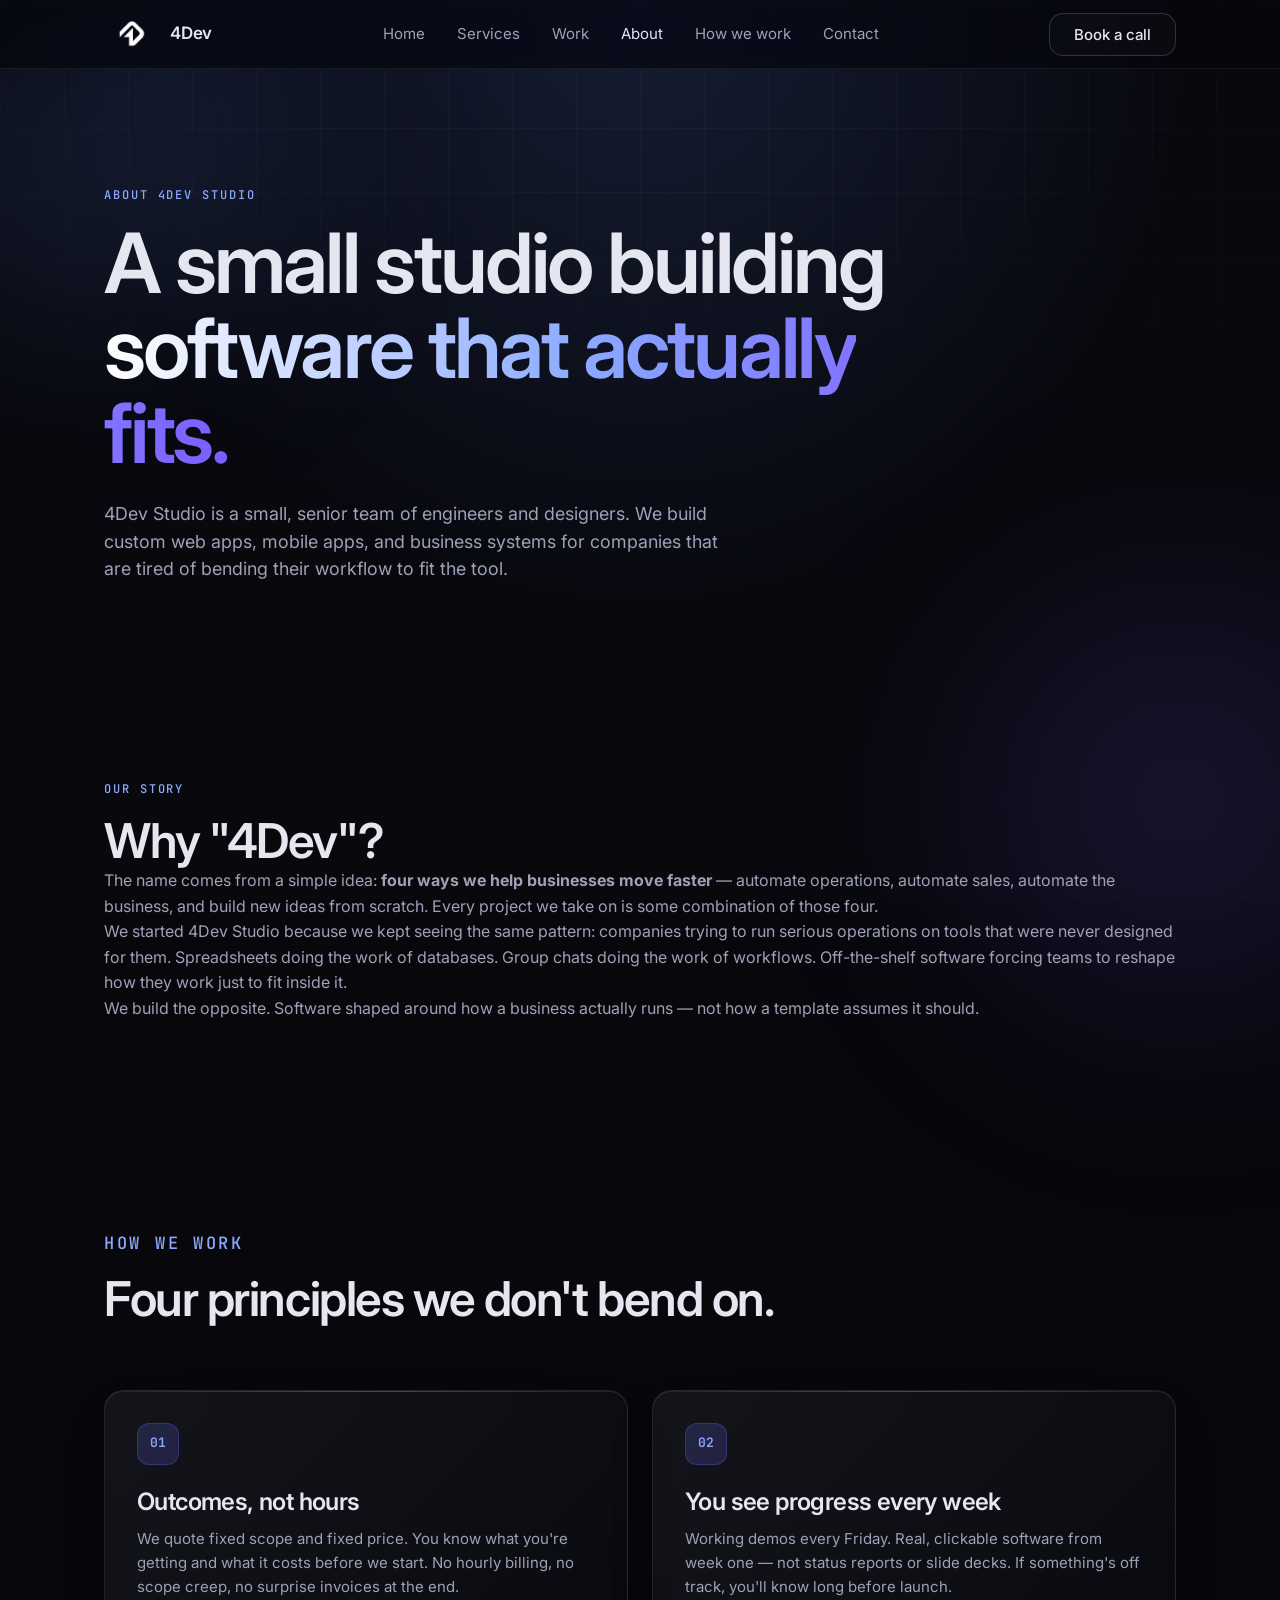
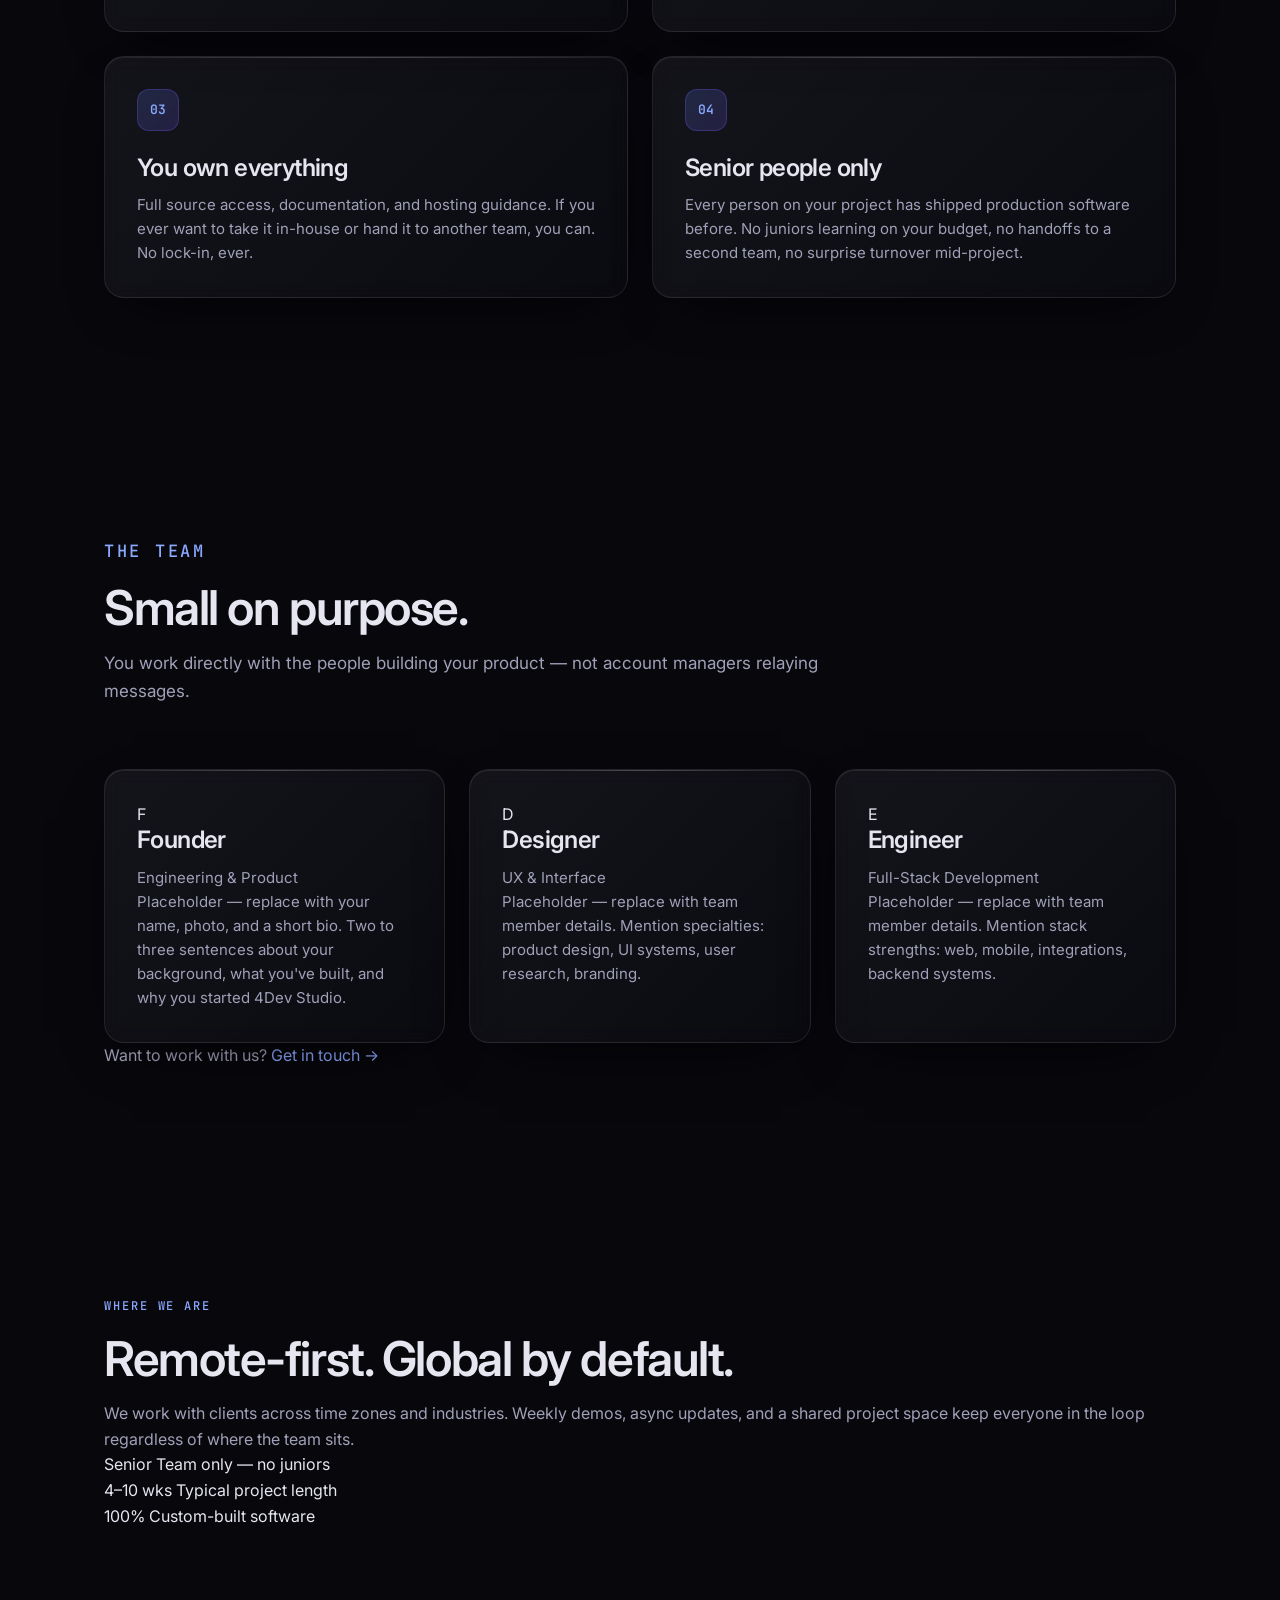
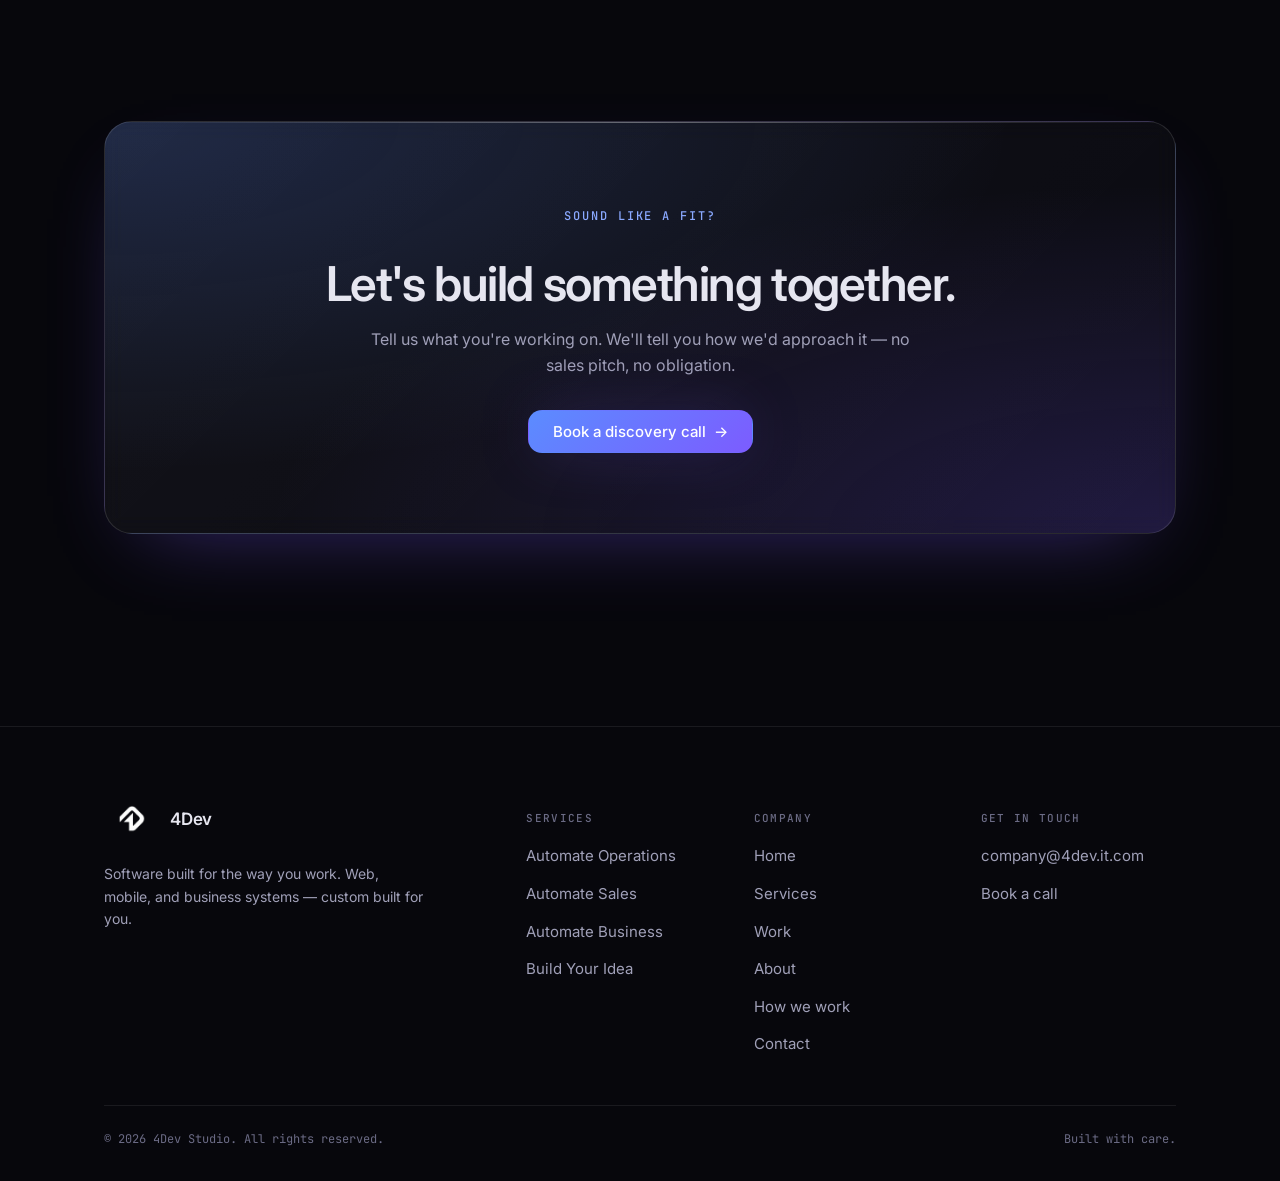
==== about.html @ aff1078d "Connect site pages and finalize branding Co-authored-by: Copilot <223556219+Copilot@users.noreply.gi" ====
<!DOCTYPE html>
<html lang="en">
<head>
  <meta charset="UTF-8" />
  <meta name="viewport" content="width=device-width, initial-scale=1.0" />
  <title>About | 4Dev Studio</title>
  <meta name="description" content="4Dev Studio is a small software studio building web apps, mobile apps, and business systems for companies that want software built around how they actually work." />

  <link rel="preconnect" href="https://fonts.googleapis.com" />
  <link rel="preconnect" href="https://fonts.gstatic.com" crossorigin />
  <link
    href="https://fonts.googleapis.com/css2?family=Inter:wght@400;500;600;700&family=JetBrains+Mono:wght@400;500;600&display=swap"
    rel="stylesheet"
  />
  <link rel="stylesheet" href="css/styles.css" />
</head>
<body>
  <div class="orb orb-blue" aria-hidden="true"></div>
  <div class="orb orb-violet" aria-hidden="true"></div>
  <div class="grain" aria-hidden="true"></div>

  <header class="nav">
    <div class="container-x nav-inner">
      <a class="nav-logo" href="index.html">
        <img src="assets/4Dev-Logo.png" alt="4Dev Studio" class="nav-logo-mark" />
        <span>4Dev</span>
      </a>
      <nav class="nav-links" aria-label="Primary">
        <a href="index.html">Home</a>
        <a href="services.html">Services</a>
        <a href="work.html">Work</a>
        <a href="about.html">About</a>
        <a href="engagement.html">How we work</a>
        <a href="contact.html">Contact</a>
      </nav>
      <div class="nav-cta">
        <a class="btn btn-ghost" href="contact.html">Book a call</a>
        <button class="nav-toggle" aria-label="Toggle menu" aria-expanded="false"><span></span></button>
      </div>
    </div>
  </header>

  <main>

    <!-- ==========================================================
         1. HERO
         ========================================================== -->
    <section class="section">
      <div class="container-x">
        <div style="max-width: 820px;">
          <p class="eyebrow fade-up">About 4Dev Studio</p>

          <h1 class="fade-up delay-1">
            A small studio building<br />
            <span class="text-gradient">software that actually fits.</span>
          </h1>

          <p class="lead fade-up delay-2" style="margin-top: var(--space-6);">
            4Dev Studio is a small, senior team of engineers and designers. We
            build custom web apps, mobile apps, and business systems for
            companies that are tired of bending their workflow to fit the tool.
          </p>
        </div>
      </div>
    </section>

    <!-- ==========================================================
         2. STORY
         ========================================================== -->
    <section class="section-sm">
      <div class="container-x">
        <div class="about-story">
          <div>
            <p class="eyebrow">Our story</p>
            <h2>Why "4Dev"?</h2>
          </div>

          <div>
            <p>
              The name comes from a simple idea: <strong>four ways we help
              businesses move faster</strong> — automate operations, automate
              sales, automate the business, and build new ideas from scratch.
              Every project we take on is some combination of those four.
            </p>

            <p>
              We started 4Dev Studio because we kept seeing the same pattern:
              companies trying to run serious operations on tools that were
              never designed for them. Spreadsheets doing the work of databases.
              Group chats doing the work of workflows. Off-the-shelf software
              forcing teams to reshape how they work just to fit inside it.
            </p>

            <p>
              We build the opposite. Software shaped around how a business
              actually runs — not how a template assumes it should.
            </p>
          </div>
        </div>
      </div>
    </section>

    <!-- ==========================================================
         3. PRINCIPLES
         ========================================================== -->
    <section class="section">
      <div class="container-x">
        <div class="section-head">
          <p class="eyebrow">How we work</p>
          <h2>Four principles we don't bend on.</h2>
        </div>

        <div class="grid grid-2">
          <div class="card">
            <div class="card-icon">01</div>
            <h3>Outcomes, not hours</h3>
            <p>We quote fixed scope and fixed price. You know what you're getting and what it costs before we start. No hourly billing, no scope creep, no surprise invoices at the end.</p>
          </div>

          <div class="card">
            <div class="card-icon">02</div>
            <h3>You see progress every week</h3>
            <p>Working demos every Friday. Real, clickable software from week one — not status reports or slide decks. If something's off track, you'll know long before launch.</p>
          </div>

          <div class="card">
            <div class="card-icon">03</div>
            <h3>You own everything</h3>
            <p>Full source access, documentation, and hosting guidance. If you ever want to take it in-house or hand it to another team, you can. No lock-in, ever.</p>
          </div>

          <div class="card">
            <div class="card-icon">04</div>
            <h3>Senior people only</h3>
            <p>Every person on your project has shipped production software before. No juniors learning on your budget, no handoffs to a second team, no surprise turnover mid-project.</p>
          </div>
        </div>
      </div>
    </section>

    <!-- ==========================================================
         4. TEAM
         ========================================================== -->
    <section class="section">
      <div class="container-x">
        <div class="section-head">
          <p class="eyebrow">The team</p>
          <h2>Small on purpose.</h2>
          <p>You work directly with the people building your product — not account managers relaying messages.</p>
        </div>

        <div class="grid grid-3">
          <div class="card team-card">
            <div class="team-avatar" aria-hidden="true">F</div>
            <h3>Founder</h3>
            <p class="team-role">Engineering & Product</p>
            <p>Placeholder — replace with your name, photo, and a short bio. Two to three sentences about your background, what you've built, and why you started 4Dev Studio.</p>
          </div>

          <div class="card team-card">
            <div class="team-avatar" aria-hidden="true">D</div>
            <h3>Designer</h3>
            <p class="team-role">UX & Interface</p>
            <p>Placeholder — replace with team member details. Mention specialties: product design, UI systems, user research, branding.</p>
          </div>

          <div class="card team-card">
            <div class="team-avatar" aria-hidden="true">E</div>
            <h3>Engineer</h3>
            <p class="team-role">Full-Stack Development</p>
            <p>Placeholder — replace with team member details. Mention stack strengths: web, mobile, integrations, backend systems.</p>
          </div>
        </div>

        <p class="team-note">
          Want to work with us? <a href="contact.html" style="color: var(--accent-soft);">Get in touch →</a>
        </p>
      </div>
    </section>

    <!-- ==========================================================
         5. WHERE WE ARE
         ========================================================== -->
    <section class="section">
      <div class="container-x">
        <div class="about-location">
          <div>
            <p class="eyebrow">Where we are</p>
            <h2>Remote-first. Global by default.</h2>
            <p style="margin-top: var(--space-4);">
              We work with clients across time zones and industries. Weekly
              demos, async updates, and a shared project space keep everyone
              in the loop regardless of where the team sits.
            </p>
          </div>

          <div class="about-facts">
            <div class="about-fact">
              <span class="about-fact-num">Senior</span>
              <span class="about-fact-label">Team only — no juniors</span>
            </div>
            <div class="about-fact">
              <span class="about-fact-num">4–10 wks</span>
              <span class="about-fact-label">Typical project length</span>
            </div>
            <div class="about-fact">
              <span class="about-fact-num">100%</span>
              <span class="about-fact-label">Custom-built software</span>
            </div>
          </div>
        </div>
      </div>
    </section>

    <!-- ==========================================================
         6. CTA
         ========================================================== -->
    <section class="section-sm">
      <div class="container-x">
        <div class="cta-band">
          <p class="eyebrow">Sound like a fit?</p>
          <h2>Let's build something together.</h2>
          <p>Tell us what you're working on. We'll tell you how we'd approach it — no sales pitch, no obligation.</p>
          <a class="btn btn-primary btn-arrow" href="contact.html">Book a discovery call</a>
        </div>
      </div>
    </section>

  </main>

  <!-- ==========================================================
       FOOTER
       ========================================================== -->
  <footer class="footer">
    <div class="container-x">
      <div class="footer-grid">
        <div class="footer-brand">
          <a class="nav-logo" href="index.html">
            <img src="assets/4Dev-Logo.png" alt="4Dev Studio" class="nav-logo-mark" />
            <span>4Dev</span>
          </a>
          <p>Software built for the way you work. Web, mobile, and business systems — custom built for you.</p>
        </div>
        <div>
          <h5>Services</h5>
          <ul>
            <li><a href="service.html?slug=automate-operations">Automate Operations</a></li>
            <li><a href="service.html?slug=automate-sales">Automate Sales</a></li>
            <li><a href="service.html?slug=automate-business">Automate Business</a></li>
            <li><a href="service.html?slug=build-your-idea">Build Your Idea</a></li>
          </ul>
        </div>
        <div>
          <h5>Company</h5>
          <ul>
            <li><a href="index.html">Home</a></li>
            <li><a href="services.html">Services</a></li>
            <li><a href="work.html">Work</a></li>
            <li><a href="about.html">About</a></li>
            <li><a href="engagement.html">How we work</a></li>
            <li><a href="contact.html">Contact</a></li>
          </ul>
        </div>
        <div>
          <h5>Get in touch</h5>
          <ul>
            <li><a href="mailto:company@4dev.it.com">company@4dev.it.com</a></li>
            <li><a href="contact.html">Book a call</a></li>
          </ul>
        </div>
      </div>
      <div class="footer-bottom">
        <span>© <span data-year>2026</span> 4Dev Studio. All rights reserved.</span>
        <span>Built with care.</span>
      </div>
    </div>
  </footer>

  <script src="js/main.js"></script>
  <script src="js/services.js"></script>
  <script src="js/case-studies.js"></script>
</body>
</html>
---- css/styles.css ----
/* ==========================================================================
   4Dev Studio — Global Stylesheet v2
   Conversion-structured home + rich visual layers
   ========================================================================== */

/* ---------- Design Tokens ---------- */
:root {
  --ink-950: #07070c;
  --ink-900: #0b0b14;
  --ink-800: #12121f;
  --ink-700: #1a1a2e;
  --ink-600: #24243d;

  --line: rgba(255, 255, 255, 0.08);
  --line-strong: rgba(255, 255, 255, 0.16);

  --text: #e6e6f0;
  --text-dim: #a0a0b8;
  --text-faint: #6b6b85;

  --accent: #5b8cff;
  --accent-soft: #8aa9ff;
  --accent-glow: #7c5cff;

  --space-1: 4px;
  --space-2: 8px;
  --space-3: 12px;
  --space-4: 16px;
  --space-6: 24px;
  --space-8: 32px;
  --space-12: 48px;
  --space-16: 64px;
  --space-20: 80px;
  --space-28: 112px;

  --radius-sm: 8px;
  --radius: 14px;
  --radius-lg: 20px;

  --container: 1120px;

  --t-fast: 150ms ease;
  --t: 220ms ease;

  --shadow-glow: 0 0 60px -15px rgba(124, 92, 255, 0.55);
  --shadow-card: 0 10px 40px -20px rgba(0, 0, 0, 0.9);

  --mono: "JetBrains Mono", ui-monospace, SFMono-Regular, Menlo, monospace;
}

/* ---------- Reset ---------- */
*,
*::before,
*::after {
  box-sizing: border-box;
}

html {
  scroll-behavior: auto;
}

body,
h1,
h2,
h3,
h4,
p,
ul,
ol,
figure,
blockquote {
  margin: 0;
}

ul,
ol {
  padding: 0;
  list-style: none;
}

img,
svg {
  display: block;
  max-width: 100%;
}

a {
  color: inherit;
  text-decoration: none;
}

button {
  font: inherit;
  color: inherit;
  background: none;
  border: 0;
  cursor: pointer;
}

/* ---------- Base ---------- */
body {
  background: var(--ink-950);
  color: var(--text);
  font-family: "Inter", -apple-system, BlinkMacSystemFont, "Segoe UI", Roboto,
    "Helvetica Neue", Arial, sans-serif;
  font-size: 16px;
  line-height: 1.6;
  -webkit-font-smoothing: antialiased;
  -moz-osx-font-smoothing: grayscale;
  min-height: 100vh;
  overflow-x: clip;
}

/* ==========================================================
   BACKGROUND LAYERS
   ========================================================== */

/* Top radial glow */
body::before {
  content: "";
  position: fixed;
  top: 0;
  left: 50%;
  transform: translate3d(-50%, 0, 0);
  width: 100%;
  height: 700px;
  background: radial-gradient(
    ellipse at top,
    rgba(91, 140, 255, 0.16),
    transparent 65%
  );
  pointer-events: none;
  z-index: 0;
  will-change: transform;
}

/* Faint grid overlay */
body::after {
  content: "";
  position: fixed;
  inset: 0;
  background-image:
    linear-gradient(rgba(255, 255, 255, 0.028) 1px, transparent 1px),
    linear-gradient(90deg, rgba(255, 255, 255, 0.028) 1px, transparent 1px);
  background-size: 64px 64px;
  mask-image: radial-gradient(ellipse 80% 50% at 50% 0%, #000 40%, transparent 100%);
  -webkit-mask-image: radial-gradient(ellipse 80% 50% at 50% 0%, #000 40%, transparent 100%);
  pointer-events: none;
  z-index: 0;
}

/* Grain overlay */
.grain {
  position: fixed;
  inset: 0;
  z-index: 1;
  pointer-events: none;
  opacity: 0.045;
  mix-blend-mode: overlay;
  background-image: url("data:image/svg+xml;utf8,<svg xmlns='http://www.w3.org/2000/svg' width='200' height='200'><filter id='n'><feTurbulence type='fractalNoise' baseFrequency='0.9' numOctaves='2' stitchTiles='stitch'/><feColorMatrix values='0 0 0 0 1  0 0 0 0 1  0 0 0 0 1  0 0 0 0.6 0'/></filter><rect width='100%' height='100%' filter='url(%23n)'/></svg>");
}

/* Static blurred orbs */
.orb {
  position: fixed;
  border-radius: 50%;
  filter: blur(100px);
  pointer-events: none;
  z-index: 0;
}

.orb-blue {
  width: 500px;
  height: 500px;
  top: -100px;
  left: -150px;
  background: radial-gradient(circle, rgba(91, 140, 255, 0.22), transparent 70%);
}

.orb-violet {
  width: 600px;
  height: 600px;
  bottom: -200px;
  right: -200px;
  background: radial-gradient(circle, rgba(124, 92, 255, 0.2), transparent 70%);
}

main {
  position: relative;
  z-index: 2;
}

::selection {
  background: rgba(124, 92, 255, 0.35);
  color: #fff;
}

/* ==========================================================
   TYPOGRAPHY
   ========================================================== */

h1,
h2,
h3,
h4 {
  font-weight: 600;
  line-height: 1.1;
  letter-spacing: -0.025em;
}

h1 {
  font-size: clamp(2.5rem, 6.5vw, 5.25rem);
  letter-spacing: -0.035em;
  line-height: 1.02;
}

h2 {
  font-size: clamp(1.75rem, 4vw, 3rem);
  letter-spacing: -0.03em;
}

h3 {
  font-size: clamp(1.25rem, 2vw, 1.5rem);
}

p {
  color: var(--text-dim);
}

.eyebrow {
  display: inline-block;
  font-family: var(--mono);
  font-size: 0.75rem;
  font-weight: 500;
  letter-spacing: 0.16em;
  text-transform: uppercase;
  color: var(--accent-soft);
  margin-bottom: var(--space-4);
}

.text-gradient {
  background: linear-gradient(90deg, #ffffff 0%, #8aa9ff 55%, #7c5cff 100%);
  -webkit-background-clip: text;
  background-clip: text;
  color: transparent;
}

.lead {
  font-size: clamp(1.0625rem, 1.4vw, 1.1875rem);
  color: var(--text-dim);
  max-width: 56ch;
  line-height: 1.55;
}

/* ==========================================================
   LAYOUT
   ========================================================== */

.container-x {
  width: 100%;
  max-width: var(--container);
  margin-inline: auto;
  padding-inline: var(--space-6);
}

.section {
  padding-block: var(--space-28);
  position: relative;
}

.section-sm {
  padding-block: var(--space-20);
  position: relative;
}

.section-head {
  max-width: 720px;
  margin-bottom: var(--space-16);
}

.section-head.center {
  margin-inline: auto;
  text-align: center;
}

.section-head p {
  margin-top: var(--space-4);
  font-size: 1.0625rem;
}

/* ==========================================================
   BUTTONS
   ========================================================== */

.btn {
  display: inline-flex;
  align-items: center;
  gap: var(--space-2);
  padding: 13px 24px;
  border-radius: var(--radius);
  font-size: 0.9375rem;
  font-weight: 500;
  line-height: 1;
  border: 1px solid transparent;
  transition: transform var(--t-fast), background var(--t), border-color var(--t),
    box-shadow var(--t);
  white-space: nowrap;
  will-change: transform;
}

.btn:active {
  transform: translateY(1px) scale(0.99);
}

.btn-primary {
  background: linear-gradient(135deg, var(--accent), var(--accent-glow));
  color: #fff;
  box-shadow: var(--shadow-glow);
}

.btn-primary:hover {
  box-shadow: 0 0 80px -8px rgba(124, 92, 255, 0.85);
}

.btn-ghost {
  border-color: var(--line-strong);
  color: var(--text);
  background: rgba(255, 255, 255, 0.02);
}

.btn-ghost:hover {
  background: rgba(255, 255, 255, 0.06);
  border-color: rgba(255, 255, 255, 0.3);
}

.btn-arrow::after {
  content: "→";
  transition: transform var(--t);
}

.btn-arrow:hover::after {
  transform: translateX(3px);
}

/* ==========================================================
   NAVBAR (glass)
   ========================================================== */

.nav {
  position: sticky;
  top: 0;
  z-index: 100;
  background: rgba(7, 7, 12, 0.7);
  backdrop-filter: blur(10px) saturate(150%);
  -webkit-backdrop-filter: blur(10px) saturate(150%);
  border-bottom: 1px solid rgba(255, 255, 255, 0.07);
}

.nav-inner {
  display: flex;
  align-items: center;
  justify-content: space-between;
  height: 68px;
}

.nav-logo {
  display: flex;
  align-items: center;
  gap: 10px;
  font-weight: 600;
  font-size: 1.0625rem;
  letter-spacing: -0.01em;
}

.nav-logo-mark {
  width: 56px;
  height: 56px;
  object-fit: contain;
}

.nav-links {
  display: flex;
  align-items: center;
  gap: var(--space-8);
}

.nav-links a {
  font-size: 0.9375rem;
  color: var(--text-dim);
  transition: color var(--t);
}

.nav-links a:hover,
.nav-links a[aria-current="page"] {
  color: var(--text);
}

.nav-cta {
  display: flex;
  align-items: center;
  gap: var(--space-4);
}

.nav-toggle {
  display: none;
  width: 40px;
  height: 40px;
  border-radius: 10px;
  border: 1px solid var(--line-strong);
  align-items: center;
  justify-content: center;
}

.nav-toggle span {
  display: block;
  width: 18px;
  height: 1.5px;
  background: var(--text);
  position: relative;
}

.nav-toggle span::before,
.nav-toggle span::after {
  content: "";
  position: absolute;
  left: 0;
  width: 18px;
  height: 1.5px;
  background: var(--text);
  transition: transform var(--t), top var(--t), bottom var(--t);
}

.nav-toggle span::before { top: -6px; }
.nav-toggle span::after  { bottom: -6px; }

.nav-toggle[aria-expanded="true"] span { background: transparent; }
.nav-toggle[aria-expanded="true"] span::before { top: 0; transform: rotate(45deg); }
.nav-toggle[aria-expanded="true"] span::after  { bottom: 0; transform: rotate(-45deg); }

@media (max-width: 820px) {
  .nav-links,
  .nav-cta .btn { display: none; }
  .nav-toggle { display: inline-flex; }
  .nav-links.is-open {
    display: flex;
    flex-direction: column;
    align-items: flex-start;
    gap: var(--space-4);
    position: absolute;
    top: 68px;
    left: 0;
    right: 0;
    padding: var(--space-6);
    background: var(--ink-900);
    border-bottom: 1px solid var(--line);
  }
  .nav-links.is-open a { font-size: 1rem; }
}

/* ==========================================================
   HERO — Spline as background
   ========================================================== */

.hero.hero-bg {
  position: relative;
  min-height: 92vh;
  padding-block: var(--space-20) var(--space-28);
  display: flex;
  align-items: center;
  justify-content: flex-start;
  overflow: hidden;
}
/* Spline canvas layer */
.hero-bg-canvas {
  position: absolute;
  inset: 0;
  z-index: 0;
  pointer-events: none;
}

.hero-bg-canvas spline-viewer {
  width: 100%;
  height: 100%;
  display: block;
}

/* Dark overlay for text readability */
.hero-bg-overlay {
  position: absolute;
  inset: 0;
  z-index: 1;
  pointer-events: none;
  background:
    /* left-side darkening so text reads clearly */
    linear-gradient(
      90deg,
      rgba(7, 7, 12, 0.92) 0%,
      rgba(7, 7, 12, 0.72) 35%,
      rgba(7, 7, 12, 0.25) 65%,
      rgba(7, 7, 12, 0.1) 100%
    ),
    /* subtle vignette top + bottom */
    linear-gradient(
      180deg,
      rgba(7, 7, 12, 0.85) 0%,
      transparent 25%,
      transparent 70%,
      rgba(7, 7, 12, 0.95) 100%
    );
}

/* Foreground content */
.hero-inner {
  position: relative;
  z-index: 2;
  width: 100%;
  max-width: 1120px;
  /* Left edge padding — scaled to viewport, capped at both ends */
  padding-left: clamp(24px, 8vw, 120px);
  padding-right: clamp(24px, 6vw, 64px);
  /* No margin auto → stays left */
  margin-right: auto;
  margin-left: 0;
}

.hero h1 {
  margin-bottom: var(--space-6);
  text-align: left;
}

.hero .lead {
  margin-bottom: var(--space-8);
  max-width: 52ch;
  text-align: left;
  margin-inline: 0;
}

.hero-actions {
  display: flex;
  flex-wrap: wrap;
  justify-content: flex-start;
  gap: var(--space-4);
  margin-bottom: var(--space-12);
}

.hero-trust {
  display: flex;
  flex-wrap: wrap;
  justify-content: flex-start;
  gap: var(--space-8);
  padding-top: var(--space-8);
  border-top: 1px solid var(--line);
  max-width: 560px;
  margin-inline: 0;
}

.hero .lead {
  margin-bottom: var(--space-8);
  max-width: 52ch;
}

.hero-actions {
  display: flex;
  flex-wrap: wrap;
  gap: var(--space-4);
  margin-bottom: var(--space-12);
}

/* Trust row — swap from 3-column grid to stacked inline */
.hero-trust {
  display: flex;
  flex-wrap: wrap;
  gap: var(--space-8);
  padding-top: var(--space-8);
  border-top: 1px solid var(--line);
  max-width: 560px;
}

.hero-trust-item {
  display: flex;
  flex-direction: column;
  gap: 4px;
}

.hero-trust-num {
  font-size: 1.75rem;
  font-weight: 600;
  color: var(--text);
  letter-spacing: -0.02em;
  font-variant-numeric: tabular-nums;
}

.hero-trust-label {
  font-family: var(--mono);
  font-size: 0.6875rem;
  color: var(--text-faint);
  letter-spacing: 0.1em;
  text-transform: uppercase;
}

/* Mobile adjustments */
@media (max-width: 980px) {
  .hero.hero-bg {
  position: relative;
  min-height: 92vh;
  padding-block: var(--space-20) var(--space-28);
  display: flex;
  align-items: center;
  justify-content: flex-start;   /* ← anchor content to the left */
  overflow: hidden;
}

  .hero-bg-overlay {
    background:
      linear-gradient(
        180deg,
        rgba(7, 7, 12, 0.92) 0%,
        rgba(7, 7, 12, 0.7) 50%,
        rgba(7, 7, 12, 0.95) 100%
      );
  }

  .hero-inner {
  position: relative;
  z-index: 2;
  max-width: 720px;
  /* Push the text off the left edge so it feels placed, not glued */
  padding-left: clamp(0px, 6vw, 96px);
}

/* Legacy classes — kept harmless in case other pages use them */
.hero-grid { display: block; }
.hero-content { }
.hero-visual { display: none; }
}

/* ==========================================================
   PROBLEM SECTION
   ========================================================== */

.problem {
  background: linear-gradient(180deg, transparent, rgba(124, 92, 255, 0.04), transparent);
  border-block: 1px solid var(--line);
}

.problem-list {
  display: grid;
  grid-template-columns: repeat(2, minmax(0, 1fr));
  gap: var(--space-4) var(--space-12);
  max-width: 900px;
  margin-bottom: var(--space-12);
}

@media (max-width: 720px) {
  .problem-list {
    grid-template-columns: 1fr;
  }
}

.problem-item {
  position: relative;
  padding-left: 28px;
  color: var(--text);
  font-size: 1rem;
}

.problem-item::before {
  content: "";
  position: absolute;
  left: 0;
  top: 10px;
  width: 14px;
  height: 2px;
  background: var(--accent);
  opacity: 0.6;
}

.problem-close {
  font-size: clamp(1.25rem, 2.2vw, 1.625rem);
  color: var(--text);
  font-weight: 500;
  max-width: 640px;
  line-height: 1.35;
  letter-spacing: -0.02em;
}

.problem-close em {
  font-style: normal;
  color: var(--accent-soft);
}

/* ==========================================================
   GRID
   ========================================================== */

.grid {
  display: grid;
  gap: var(--space-6);
}

.grid-2 { grid-template-columns: repeat(2, minmax(0, 1fr)); }
.grid-3 { grid-template-columns: repeat(3, minmax(0, 1fr)); }
.grid-4 { grid-template-columns: repeat(4, minmax(0, 1fr)); }

@media (max-width: 980px) {
  .grid-3,
  .grid-4 {
    grid-template-columns: repeat(2, minmax(0, 1fr));
  }
}

@media (max-width: 640px) {
  .grid-2,
  .grid-3,
  .grid-4 {
    grid-template-columns: 1fr;
  }
}

/* ==========================================================
   CARDS (glass)
   ========================================================== */

.card {
  position: relative;
  padding: var(--space-8);
  border-radius: var(--radius-lg);
  border: 1px solid rgba(255, 255, 255, 0.09);
  background: linear-gradient(
    135deg,
    rgba(255, 255, 255, 0.055) 0%,
    rgba(255, 255, 255, 0.015) 100%
  );
  backdrop-filter: blur(10px) saturate(140%);
  -webkit-backdrop-filter: blur(10px) saturate(140%);
  box-shadow:
    0 1px 0 0 rgba(255, 255, 255, 0.06) inset,
    0 20px 60px -30px rgba(0, 0, 0, 0.9);
  transition: border-color var(--t), transform var(--t), background var(--t),
    box-shadow var(--t);
  overflow: hidden;
  display: block;
}

.card::before {
  content: "";
  position: absolute;
  inset: 0 0 auto 0;
  height: 1px;
  background: linear-gradient(
    90deg,
    transparent,
    rgba(255, 255, 255, 0.28),
    transparent
  );
  opacity: 0.7;
  pointer-events: none;
}

.card:hover {
  border-color: rgba(255, 255, 255, 0.18);
  transform: translateY(-3px);
  background: linear-gradient(
    135deg,
    rgba(255, 255, 255, 0.08) 0%,
    rgba(255, 255, 255, 0.025) 100%
  );
  box-shadow:
    0 1px 0 0 rgba(255, 255, 255, 0.09) inset,
    0 30px 70px -30px rgba(91, 140, 255, 0.28);
}

.card-icon {
  width: 42px;
  height: 42px;
  border-radius: 12px;
  display: grid;
  place-items: center;
  background: linear-gradient(
    135deg,
    rgba(91, 140, 255, 0.18),
    rgba(124, 92, 255, 0.18)
  );
  border: 1px solid rgba(124, 92, 255, 0.28);
  color: var(--accent-soft);
  margin-bottom: var(--space-6);
  font-family: var(--mono);
  font-size: 0.8125rem;
  font-weight: 600;
}

.card h3 {
  margin-bottom: var(--space-3);
}

.card p {
  font-size: 0.9375rem;
}

.card-link {
  display: inline-flex;
  align-items: center;
  gap: 6px;
  margin-top: var(--space-6);
  font-size: 0.875rem;
  font-weight: 500;
  color: var(--accent-soft);
  transition: gap var(--t);
}

.card-link::after {
  content: "→";
  transition: transform var(--t);
}

.card-link:hover::after {
  transform: translateX(3px);
}

/* ==========================================================
   PROCESS STEPS
   ========================================================== */

.steps {
  display: grid;
  gap: var(--space-6);
  grid-template-columns: repeat(auto-fit, minmax(200px, 1fr));
}

.step {
  padding-top: var(--space-6);
  border-top: 1px solid var(--line);
}

.step-num {
  font-family: var(--mono);
  font-size: 0.6875rem;
  letter-spacing: 0.16em;
  color: var(--accent-soft);
  font-weight: 600;
  margin-bottom: var(--space-4);
}

.step h4 {
  font-size: 1.0625rem;
  margin-bottom: var(--space-2);
}

.step p {
  font-size: 0.875rem;
}

/* ==========================================================
   TECH PILLS
   ========================================================== */

.pills {
  display: flex;
  flex-wrap: wrap;
  gap: var(--space-3);
}

.pill {
  padding: 6px 14px;
  font-size: 0.8125rem;
  border-radius: 999px;
  border: 1px solid var(--line-strong);
  color: var(--text-dim);
  background: rgba(255, 255, 255, 0.02);
}

/* ==========================================================
   FAQ
   ========================================================== */

.faq {
  display: grid;
  gap: var(--space-3);
  max-width: 820px;
}

.faq-item {
  border: 1px solid rgba(255, 255, 255, 0.09);
  border-radius: var(--radius);
  background: rgba(255, 255, 255, 0.03);
  backdrop-filter: blur(10px) saturate(140%);
  -webkit-backdrop-filter: blur(10px) saturate(140%);
  overflow: hidden;
  transition: border-color var(--t), background var(--t);
}

.faq-item:hover { background: rgba(255, 255, 255, 0.05); }
.faq-item.is-open { border-color: var(--line-strong); }

.faq-q {
  width: 100%;
  display: flex;
  align-items: center;
  justify-content: space-between;
  gap: var(--space-4);
  padding: var(--space-6);
  text-align: left;
  font-size: 1rem;
  font-weight: 500;
  color: var(--text);
}

.faq-q::after {
  content: "+";
  font-size: 1.25rem;
  color: var(--accent-soft);
  transition: transform var(--t);
  flex-shrink: 0;
}

.faq-item.is-open .faq-q::after { transform: rotate(45deg); }

.faq-a {
  max-height: 0;
  overflow: hidden;
  transition: max-height var(--t);
}

.faq-a-inner {
  padding: 0 var(--space-6) var(--space-6);
  color: var(--text-dim);
  font-size: 0.9375rem;
}

/* ==========================================================
   CTA BAND
   ========================================================== */

.cta-band {
  position: relative;
  padding: var(--space-20) var(--space-12);
  border-radius: 28px;
  border: 1px solid rgba(255, 255, 255, 0.12);
  background:
    radial-gradient(ellipse at top left, rgba(91, 140, 255, 0.2), transparent 60%),
    radial-gradient(ellipse at bottom right, rgba(124, 92, 255, 0.2), transparent 60%),
    linear-gradient(135deg, rgba(255, 255, 255, 0.05), rgba(255, 255, 255, 0.015));
  backdrop-filter: blur(10px) saturate(140%);
  -webkit-backdrop-filter: blur(10px) saturate(140%);
  text-align: center;
  overflow: hidden;
  box-shadow: 0 30px 80px -40px rgba(124, 92, 255, 0.45);
}

.cta-band::before {
  content: "";
  position: absolute;
  inset: 0 0 auto 0;
  height: 1px;
  background: linear-gradient(90deg, transparent, rgba(255, 255, 255, 0.35), transparent);
  pointer-events: none;
}

.cta-band h2 {
  max-width: 720px;
  margin-inline: auto;
  margin-bottom: var(--space-4);
}

.cta-band p {
  max-width: 560px;
  margin-inline: auto;
  margin-bottom: var(--space-8);
}

/* ==========================================================
   FOOTER
   ========================================================== */

.footer {
  border-top: 1px solid var(--line);
  padding-block: var(--space-16) var(--space-8);
  margin-top: var(--space-28);
  position: relative;
  z-index: 2;
}

.footer-grid {
  display: grid;
  grid-template-columns: 2fr 1fr 1fr 1fr;
  gap: var(--space-8);
  margin-bottom: var(--space-12);
}

.footer-brand p {
  font-size: 0.875rem;
  margin-top: var(--space-4);
  max-width: 320px;
}

.footer h5 {
  font-family: var(--mono);
  font-size: 0.6875rem;
  letter-spacing: 0.12em;
  text-transform: uppercase;
  color: var(--text-faint);
  margin-bottom: var(--space-4);
  font-weight: 500;
}

.footer ul {
  display: grid;
  gap: var(--space-3);
}

.footer ul a {
  font-size: 0.9375rem;
  color: var(--text-dim);
  transition: color var(--t);
}

.footer ul a:hover { color: var(--text); }

.footer-bottom {
  display: flex;
  justify-content: space-between;
  align-items: center;
  flex-wrap: wrap;
  gap: var(--space-4);
  padding-top: var(--space-6);
  border-top: 1px solid var(--line);
  font-family: var(--mono);
  font-size: 0.75rem;
  color: var(--text-faint);
}

@media (max-width: 820px) { .footer-grid { grid-template-columns: 1fr 1fr; } }
@media (max-width: 480px) { .footer-grid { grid-template-columns: 1fr; } }

/* ==========================================================
   SERVICE PAGE (detail)
   ========================================================== */

.service-hero {
  padding-block: var(--space-20) var(--space-16);
  border-bottom: 1px solid var(--line);
}

.service-hero .back {
  display: inline-flex;
  align-items: center;
  gap: 6px;
  font-family: var(--mono);
  font-size: 0.75rem;
  color: var(--text-faint);
  margin-bottom: var(--space-8);
  transition: color var(--t);
  letter-spacing: 0.06em;
}

.service-hero .back:hover { color: var(--text); }
.service-hero .back::before { content: "←"; }
.service-hero h1 { max-width: 820px; margin-bottom: var(--space-4); }
.service-hero .lead { margin-bottom: var(--space-8); }

.service-body { padding-block: var(--space-20); }

.service-section {
  padding-block: var(--space-12);
  border-top: 1px solid var(--line);
}

.service-section:first-child {
  border-top: 0;
  padding-top: 0;
}

.service-section h2 {
  font-size: clamp(1.25rem, 2vw, 1.625rem);
  margin-bottom: var(--space-6);
}

.check-list {
  display: grid;
  gap: var(--space-4);
}

.check-list li {
  position: relative;
  padding-left: 28px;
  color: var(--text-dim);
}

.check-list li::before {
  content: "";
  position: absolute;
  left: 0;
  top: 9px;
  width: 16px;
  height: 16px;
  border-radius: 50%;
  background: linear-gradient(135deg, var(--accent), var(--accent-glow));
  opacity: 0.9;
}

.check-list li::after {
  content: "";
  position: absolute;
  left: 5.5px;
  top: 13px;
  width: 5px;
  height: 8px;
  border-right: 1.5px solid #fff;
  border-bottom: 1.5px solid #fff;
  transform: rotate(45deg);
}

/* ==========================================================
   CONTACT FORM
   ========================================================== */

.form {
  display: grid;
  gap: var(--space-4);
  max-width: 560px;
}

.field { display: grid; gap: var(--space-2); }

.field label {
  font-family: var(--mono);
  font-size: 0.6875rem;
  color: var(--text-dim);
  letter-spacing: 0.1em;
  text-transform: uppercase;
}

.field input,
.field textarea,
.field select {
  width: 100%;
  padding: 12px 14px;
  border-radius: var(--radius);
  border: 1px solid var(--line-strong);
  background: rgba(255, 255, 255, 0.02);
  color: var(--text);
  font: inherit;
  font-size: 0.9375rem;
  transition: border-color var(--t), background var(--t);
}

.field input:focus,
.field textarea:focus,
.field select:focus {
  outline: none;
  border-color: var(--accent);
  background: rgba(91, 140, 255, 0.05);
}

.field textarea { resize: vertical; min-height: 130px; }

.contact-layout {
  display: grid;
  grid-template-columns: 1.2fr 1fr;
  gap: var(--space-16);
  align-items: start;
}

@media (max-width: 820px) {
  .contact-layout { grid-template-columns: 1fr; }
}

/* ==========================================================
   MISC
   ========================================================== */

.divider {
  height: 1px;
  background: var(--line);
  border: 0;
  margin-block: var(--space-12);
}

.muted { color: var(--text-faint); }
.center { text-align: center; }

/* ==========================================================
   MOTION — Hero entrance
   ========================================================== */

@keyframes fadeUp {
  from { opacity: 0; transform: translateY(20px); }
  to   { opacity: 1; transform: translateY(0); }
}

.fade-up {
  opacity: 0;
  animation: fadeUp 0.9s cubic-bezier(0.22, 1, 0.36, 1) forwards;
}

.fade-up.delay-1 { animation-delay: 0.08s; }
.fade-up.delay-2 { animation-delay: 0.16s; }
.fade-up.delay-3 { animation-delay: 0.26s; }
.fade-up.delay-4 { animation-delay: 0.36s; }

/* ==========================================================
   MOTION — Reveal on scroll
   ========================================================== */

[data-reveal] {
  opacity: 0;
  transform: translateY(40px);
  transition:
    opacity 1.1s cubic-bezier(0.16, 1, 0.3, 1),
    transform 1.1s cubic-bezier(0.16, 1, 0.3, 1);
}

[data-reveal].is-revealed {
  opacity: 1;
  transform: translateY(0);
}

@media (prefers-reduced-motion: reduce) {
  [data-reveal] {
    opacity: 1;
    transform: none;
    transition: none;
  }
}

/* ==========================================================
   MOTION — Reduced motion override
   ========================================================== */

@media (prefers-reduced-motion: reduce) {
  *,
  *::before,
  *::after {
    animation-duration: 0.01ms !important;
    transition-duration: 0.01ms !important;
    scroll-behavior: auto !important;
  }
}

/* ==========================================================
   CASE STUDY CARDS
   ========================================================== */

.case-card {
  display: flex;
  flex-direction: column;
  padding: var(--space-8);
}

.case-card-meta {
  display: flex;
  justify-content: space-between;
  align-items: center;
  margin-bottom: var(--space-6);
  gap: var(--space-4);
}

.case-card-industry {
  font-family: var(--mono);
  font-size: 0.6875rem;
  letter-spacing: 0.12em;
  text-transform: uppercase;
  color: var(--accent-soft);
}

.case-card-year {
  font-family: var(--mono);
  font-size: 0.6875rem;
  letter-spacing: 0.12em;
  text-transform: uppercase;
  color: var(--text-faint);
}

.case-card h3 {
  font-size: clamp(1.125rem, 1.6vw, 1.375rem);
  line-height: 1.25;
  margin-bottom: var(--space-4);
  letter-spacing: -0.02em;
}

.case-card-tagline {
  font-size: 0.9375rem;
  color: var(--text-dim);
  margin-bottom: var(--space-8);
  flex: 1;
}

.case-card-metric {
  display: flex;
  align-items: baseline;
  gap: var(--space-3);
  padding-top: var(--space-6);
  border-top: 1px solid var(--line);
  margin-bottom: var(--space-4);
}

.case-card-metric-num {
  font-size: 1.75rem;
  font-weight: 600;
  color: var(--text);
  letter-spacing: -0.03em;
  font-variant-numeric: tabular-nums;
  background: linear-gradient(90deg, #ffffff 0%, #8aa9ff 100%);
  -webkit-background-clip: text;
  background-clip: text;
  color: transparent;
  flex-shrink: 0;
}

.case-card-metric-label {
  font-size: 0.8125rem;
  color: var(--text-faint);
  line-height: 1.4;
}

/* ==========================================================
   CASE STUDY DETAIL — Hero stats
   ========================================================== */

.case-hero-stats {
  display: grid;
  grid-template-columns: repeat(3, minmax(0, 1fr));
  gap: var(--space-6);
  margin-top: var(--space-12);
  padding-top: var(--space-8);
  border-top: 1px solid var(--line);
}

@media (max-width: 720px) {
  .case-hero-stats {
    grid-template-columns: 1fr;
    gap: var(--space-4);
  }
}

.case-hero-stat {
  display: flex;
  flex-direction: column;
  gap: 6px;
}

.case-hero-stat-num {
  font-size: clamp(1.5rem, 2.5vw, 2rem);
  font-weight: 600;
  color: var(--text);
  letter-spacing: -0.03em;
  line-height: 1.1;
}

.case-hero-stat-label {
  font-family: var(--mono);
  font-size: 0.6875rem;
  letter-spacing: 0.1em;
  text-transform: uppercase;
  color: var(--text-faint);
}

/* ==========================================================
   CASE STUDY DETAIL — Pull quote
   ========================================================== */

.case-quote {
  position: relative;
  padding: var(--space-12) var(--space-12) var(--space-12) var(--space-16);
  border-radius: var(--radius-lg);
  border: 1px solid rgba(255, 255, 255, 0.1);
  background: linear-gradient(
    135deg,
    rgba(91, 140, 255, 0.06),
    rgba(124, 92, 255, 0.04)
  );
  backdrop-filter: blur(10px) saturate(140%);
  -webkit-backdrop-filter: blur(10px) saturate(140%);
  margin: 0;
}

.case-quote::before {
  content: "\201C";
  position: absolute;
  top: 20px;
  left: 28px;
  font-size: 5rem;
  line-height: 1;
  color: var(--accent-soft);
  opacity: 0.4;
  font-family: Georgia, serif;
}

.case-quote p {
  font-size: clamp(1.125rem, 1.6vw, 1.375rem);
  line-height: 1.5;
  color: var(--text);
  font-weight: 500;
  letter-spacing: -0.015em;
  margin-bottom: var(--space-6);
}

.case-quote cite {
  font-family: var(--mono);
  font-size: 0.75rem;
  letter-spacing: 0.1em;
  text-transform: uppercase;
  color: var(--text-faint);
  font-style: normal;
}

@media (max-width: 640px) {
  .case-quote {
    padding: var(--space-8) var(--space-6) var(--space-8) var(--space-12);
  }

  .case-quote::before {
    font-size: 3.5rem;
    top: 12px;
    left: 16px;
  }
}

/* ==========================================================
   WORK PAGE — Grid override
   ========================================================== */

/* Case cards in a 2-col grid feel better when they have room */
.grid-2 .case-card {
  min-height: 100%;
}

/* ==========================================================
   FEATURED WORK (optional Home integration)
   ========================================================== */

.featured-work {
  display: grid;
  grid-template-columns: repeat(2, minmax(0, 1fr));
  gap: var(--space-6);
}

@media (max-width: 720px) {
  .featured-work {
    grid-template-columns: 1fr;
  }
}

/* ==========================================================
   TESTIMONIALS
   ========================================================== */

.testimonial {
  position: relative;
  padding: var(--space-8);
  border-radius: var(--radius-lg);
  border: 1px solid rgba(255, 255, 255, 0.09);
  background: linear-gradient(
    135deg,
    rgba(255, 255, 255, 0.045) 0%,
    rgba(255, 255, 255, 0.012) 100%
  );
  backdrop-filter: blur(10px) saturate(140%);
  -webkit-backdrop-filter: blur(10px) saturate(140%);
  box-shadow:
    0 1px 0 0 rgba(255, 255, 255, 0.05) inset,
    0 20px 60px -30px rgba(0, 0, 0, 0.9);
  transition: border-color var(--t), transform var(--t), background var(--t);
  overflow: hidden;
  display: flex;
  flex-direction: column;
  margin: 0;
  height: 100%;
}

.testimonial:hover {
  border-color: rgba(255, 255, 255, 0.16);
  transform: translateY(-2px);
  background: linear-gradient(
    135deg,
    rgba(255, 255, 255, 0.07) 0%,
    rgba(255, 255, 255, 0.02) 100%
  );
}

/* Decorative open-quote glyph */
.testimonial-mark {
  font-family: Georgia, serif;
  font-size: 3.5rem;
  line-height: 0.8;
  color: var(--accent-soft);
  opacity: 0.4;
  margin-bottom: var(--space-4);
  letter-spacing: -0.02em;
}

.testimonial-quote {
  font-size: 1rem;
  line-height: 1.6;
  color: var(--text);
  letter-spacing: -0.005em;
  margin: 0 0 var(--space-8) 0;
  flex: 1;
}

.testimonial-author {
  display: flex;
  align-items: center;
  gap: var(--space-4);
  padding-top: var(--space-6);
  border-top: 1px solid var(--line);
}

.testimonial-avatar {
  width: 40px;
  height: 40px;
  border-radius: 50%;
  background: linear-gradient(135deg, rgba(91, 140, 255, 0.5), rgba(124, 92, 255, 0.5));
  display: grid;
  place-items: center;
  color: #fff;
  font-size: 0.875rem;
  font-weight: 600;
  flex-shrink: 0;
}

.testimonial-name {
  font-size: 0.9375rem;
  font-weight: 500;
  color: var(--text);
  line-height: 1.3;
}

.testimonial-role {
  font-family: var(--mono);
  font-size: 0.6875rem;
  letter-spacing: 0.1em;
  text-transform: uppercase;
  color: var(--text-faint);
  margin-top: 2px;
}

/* ==========================================================
   PRICING / ENGAGEMENT PAGE
   ========================================================== */

.pricing-grid {
  align-items: stretch;
}

.pricing-card {
  position: relative;
  display: flex;
  flex-direction: column;
  padding: var(--space-8);
  border-radius: var(--radius-lg);
  border: 1px solid rgba(255, 255, 255, 0.09);
  background: linear-gradient(
    135deg,
    rgba(255, 255, 255, 0.045) 0%,
    rgba(255, 255, 255, 0.012) 100%
  );
  backdrop-filter: blur(10px) saturate(140%);
  -webkit-backdrop-filter: blur(10px) saturate(140%);
  box-shadow:
    0 1px 0 0 rgba(255, 255, 255, 0.05) inset,
    0 20px 60px -30px rgba(0, 0, 0, 0.9);
  transition: border-color var(--t), transform var(--t), background var(--t);
  height: 100%;
}

.pricing-card:hover {
  border-color: rgba(255, 255, 255, 0.16);
  transform: translateY(-3px);
}

.pricing-card-featured {
  border-color: rgba(124, 92, 255, 0.4);
  background:
    radial-gradient(
      ellipse at top,
      rgba(91, 140, 255, 0.1),
      transparent 60%
    ),
    linear-gradient(
      135deg,
      rgba(255, 255, 255, 0.06) 0%,
      rgba(255, 255, 255, 0.02) 100%
    );
  box-shadow:
    0 1px 0 0 rgba(255, 255, 255, 0.08) inset,
    0 30px 80px -40px rgba(124, 92, 255, 0.5);
}

.pricing-card-featured:hover {
  border-color: rgba(124, 92, 255, 0.55);
}

.pricing-badge {
  position: absolute;
  top: -12px;
  left: 50%;
  transform: translateX(-50%);
  padding: 6px 14px;
  border-radius: 999px;
  background: linear-gradient(135deg, var(--accent), var(--accent-glow));
  color: #fff;
  font-family: var(--mono);
  font-size: 0.625rem;
  font-weight: 600;
  letter-spacing: 0.14em;
  text-transform: uppercase;
  white-space: nowrap;
  box-shadow: var(--shadow-glow);
}

.pricing-head {
  margin-bottom: var(--space-6);
}

.pricing-tag {
  font-family: var(--mono);
  font-size: 0.6875rem;
  letter-spacing: 0.14em;
  text-transform: uppercase;
  color: var(--accent-soft);
  margin-bottom: var(--space-3);
}

.pricing-head h3 {
  font-size: 1.5rem;
  margin-bottom: var(--space-3);
  letter-spacing: -0.025em;
}

.pricing-desc {
  font-size: 0.9375rem;
  color: var(--text-dim);
  line-height: 1.55;
}

.pricing-features {
  display: grid;
  gap: var(--space-3);
  margin-bottom: var(--space-8);
  padding-top: var(--space-6);
  border-top: 1px solid var(--line);
  flex: 1;
}

.pricing-features li {
  position: relative;
  padding-left: 24px;
  font-size: 0.9375rem;
  color: var(--text-dim);
  line-height: 1.5;
}

.pricing-features li::before {
  content: "";
  position: absolute;
  left: 0;
  top: 8px;
  width: 12px;
  height: 12px;
  border-radius: 50%;
  background: linear-gradient(135deg, var(--accent), var(--accent-glow));
  opacity: 0.85;
}

.pricing-features li::after {
  content: "";
  position: absolute;
  left: 4px;
  top: 10px;
  width: 4px;
  height: 7px;
  border-right: 1.5px solid #fff;
  border-bottom: 1.5px solid #fff;
  transform: rotate(45deg);
}

.pricing-cta {
  width: 100%;
  justify-content: center;
  margin-top: auto;
}

@media (max-width: 980px) {
  .pricing-grid {
    grid-template-columns: 1fr;
    max-width: 480px;
    margin-inline: auto;
  }
}

/* ==========================================================
   404 PAGE
   ========================================================== */

.error-hero {
  max-width: 780px;
  padding-block: var(--space-16);
}

.error-hero h1 {
  margin-bottom: var(--space-4);
}
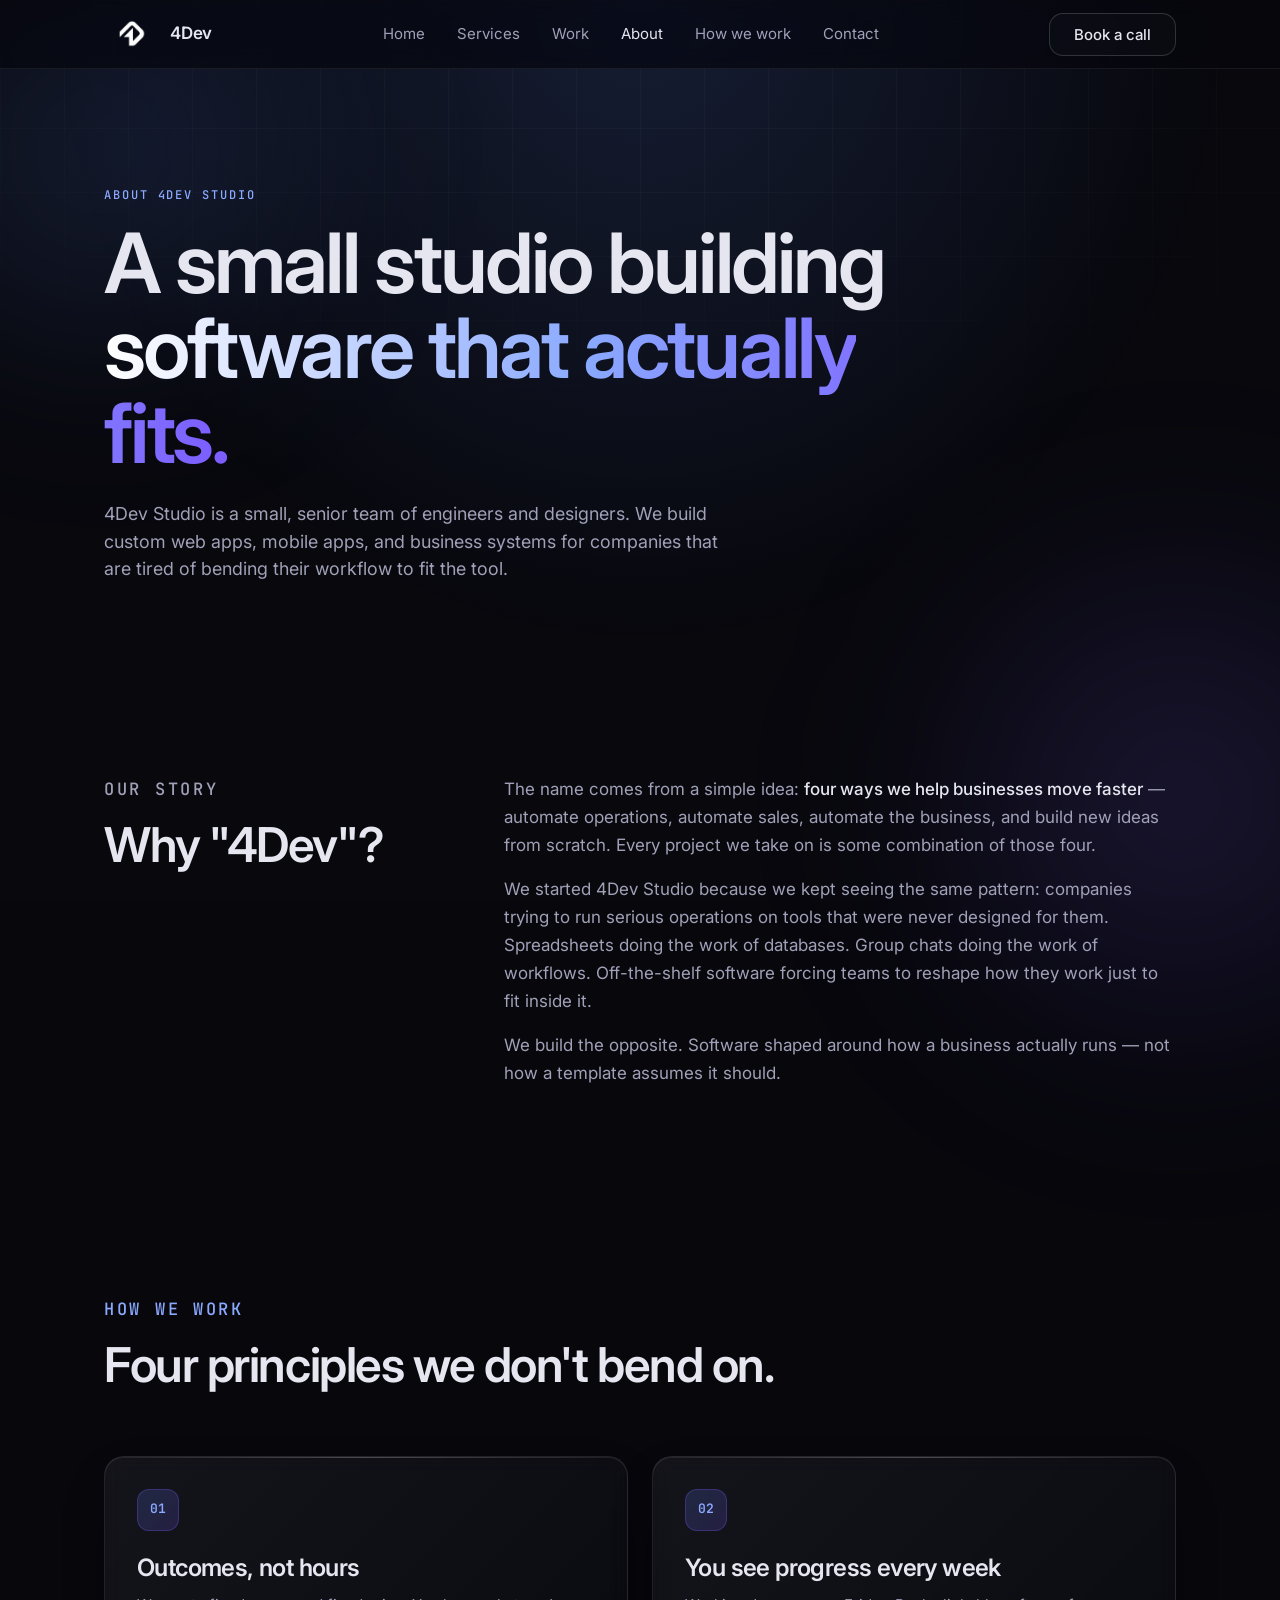
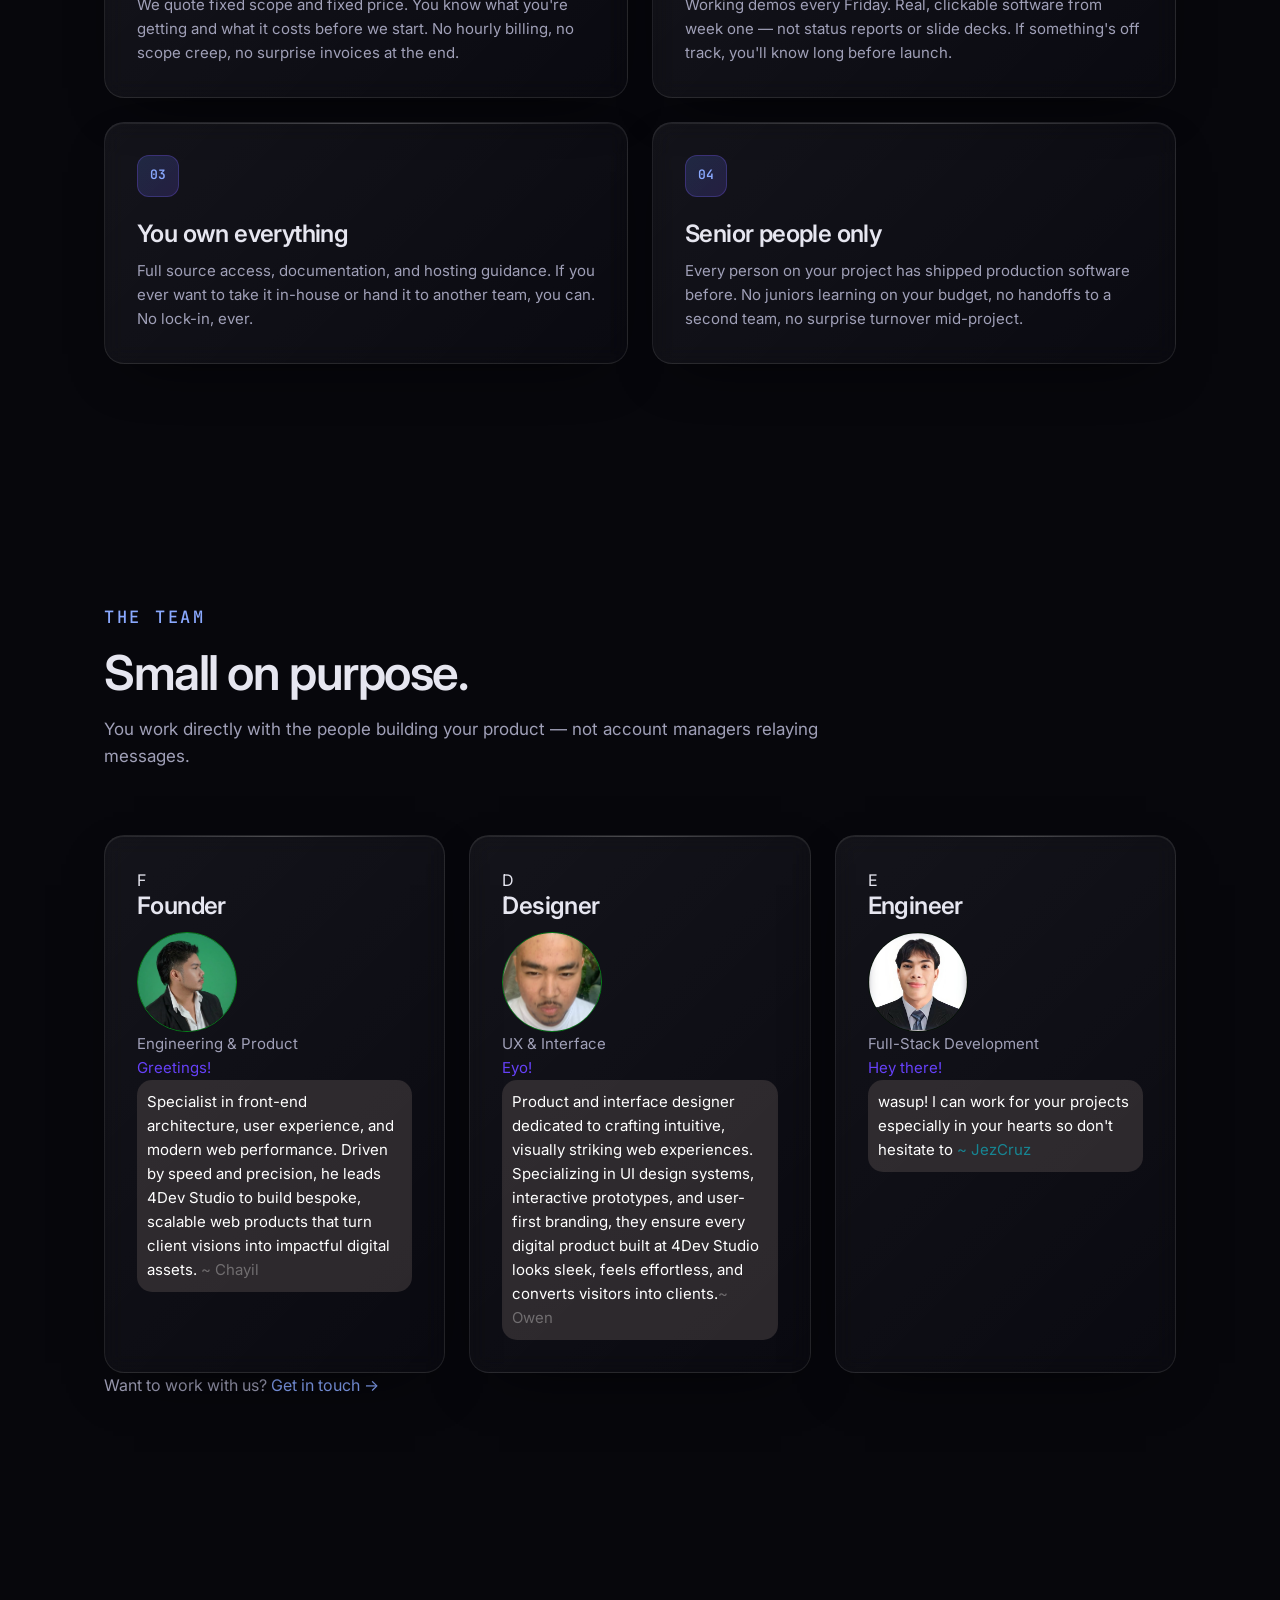
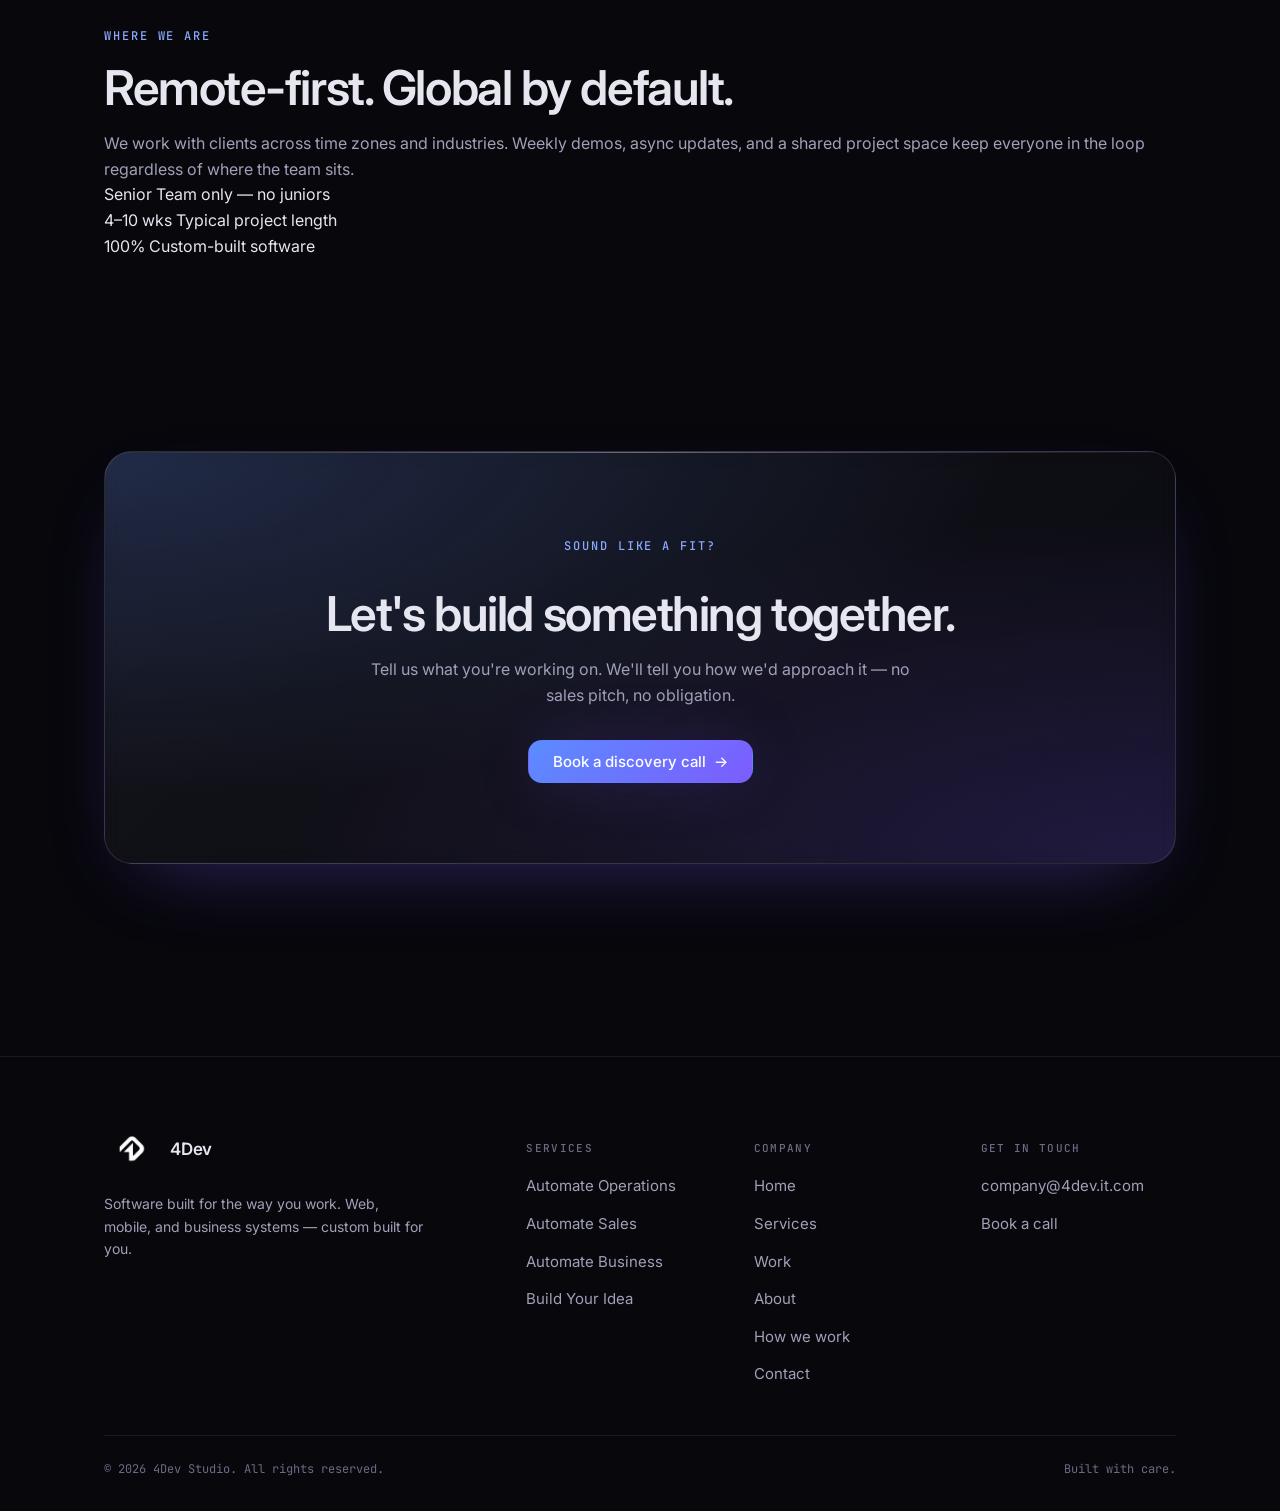
==== commit 9e6b2a70: "Initial commit" ====
--- a/about.html
+++ b/about.html
@@ -153,22 +153,34 @@
           <div class="card team-card">
             <div class="team-avatar" aria-hidden="true">F</div>
             <h3>Founder</h3>
+            <img id="founder-photo" src="assets/kaikaiadw.png"
+              width="100" height="100"
+              alt="Founder photo">   
             <p class="team-role">Engineering & Product</p>
-            <p>Placeholder — replace with your name, photo, and a short bio. Two to three sentences about your background, what you've built, and why you started 4Dev Studio.</p>
+            <p><a id="founder">Greetings!</a>
+            <p id="founder-says">Specialist in front-end architecture, user experience, and modern web performance. Driven by speed and precision, he leads 4Dev Studio to build bespoke, scalable web products that turn client visions into impactful digital assets. <a id="founder-2026">~ Chayil</a></p></p>
           </div>
 
           <div class="card team-card">
             <div class="team-avatar" aria-hidden="true">D</div>
             <h3>Designer</h3>
+            <img id="cofounder-photo" src="assets/owen.jpg"
+              width="100" height="100"
+              alt="CoFounder photo">  
             <p class="team-role">UX & Interface</p>
-            <p>Placeholder — replace with team member details. Mention specialties: product design, UI systems, user research, branding.</p>
+            <p><a id="cofounder">Eyo!</a>
+            <p id="cofounder-says">Product and interface designer dedicated to crafting intuitive, visually striking web experiences. Specializing in UI design systems, interactive prototypes, and user-first branding, they ensure every digital product built at 4Dev Studio looks sleek, feels effortless, and converts visitors into clients.<a id="cofounder-2026">~ Owen</a></p></p>
           </div>
 
           <div class="card team-card">
             <div class="team-avatar" aria-hidden="true">E</div>
             <h3>Engineer</h3>
+            <img id="techlead-photo" src="assets/jezcruz.jpg"
+              width="100" height="100"
+              alt="Techlead photo">
             <p class="team-role">Full-Stack Development</p>
-            <p>Placeholder — replace with team member details. Mention stack strengths: web, mobile, integrations, backend systems.</p>
+            <p><a id="techlead">Hey there!</a>
+            <p id="techlead-says">wasup! I can work for your projects especially in your hearts so don't hesitate to <a id="techlead-2026">~ JezCruz</a></p></p>
           </div>
         </div>
 
--- a/css/styles.css
+++ b/css/styles.css
@@ -1041,6 +1041,16 @@
   border-bottom: 1px solid var(--line);
 }
 
+#service option {
+  color: #000;
+  background-color: #f7f7f7;
+}
+
+#budget option {
+  color: #000;
+  background-color: #f7f7f7;
+}
+
 .service-hero .back {
   display: inline-flex;
   align-items: center;
@@ -1700,4 +1710,110 @@
 
 .error-hero h1 {
   margin-bottom: var(--space-4);
+}
+
+/* ==========================================================
+   ABOUT PAGE
+   ========================================================== */
+
+/* Story section — 2-column heading + text */
+.about-story {
+  display: grid;
+  grid-template-columns: minmax(0, 1fr) minmax(0, 2fr);
+  gap: var(--space-16);
+  align-items: start;
+}
+
+@media (max-width: 820px) {
+  .about-story {
+    grid-template-columns: 1fr;
+    gap: var(--space-8);
+  }
+}
+
+.about-story p {
+  margin-bottom: var(--space-4);
+  font-size: 1.0625rem;
+  line-height: 1.65;
+  color: var(--text-dim);
+}
+
+.about-story p:last-child {
+  margin-bottom: 0;
+}
+
+.about-story strong {
+  color: var(--text);
+  font-weight: 500;
+}
+
+
+
+/* About The Team */
+
+/*DO NOT TOUCH! ~ JezCruz*/
+#techlead-photo {
+  width: 100px;
+  height: 100px;
+  border-radius: 50%;
+  border: 1.5px solid rgb(5, 19, 7);
+  box-shadow:
+    inset 0 0 12px rgba(255, 255, 255, 0.1);
+}
+#techlead {
+  color: #6641f8;
+}
+#techlead-says {
+  color: #ffffff;
+  padding: 10px;
+  background-color: rgba(73, 66, 67, 0.542);
+  border-radius: 15px;
+}
+#techlead-2026 {
+  color: rgba(1, 229, 250, 0.495);
+}
+
+
+/* Chayil */
+#founder-photo {
+  width: 100px;
+  height: 100px;
+  border-radius: 50%;
+  border: 1.5px solid rgb(6, 130, 25);
+  box-shadow:
+    inset 0 0 12px rgba(255, 255, 255, 0.1);
+}
+#founder {
+  color: #6641f8;
+}
+#founder-says {
+  color: #ffffff;
+  padding: 10px;
+  background-color: rgba(73, 66, 67, 0.542);
+  border-radius: 15px;
+}
+#founder-2026 {
+  color: rgba(188, 186, 186, 0.475);
+}
+
+/* Owen */
+#cofounder-photo {
+  width: 100px;
+  height: 100px;
+  border-radius: 50%;
+  border: 1.5px solid rgb(6, 130, 25);
+  box-shadow:
+    inset 0 0 12px rgba(255, 255, 255, 0.1);
+}
+#cofounder {
+  color: #6641f8;
+}
+#cofounder-says {
+  color: #ffffff;
+  padding: 10px;
+  background-color: rgba(73, 66, 67, 0.542);
+  border-radius: 15px;
+}
+#cofounder-2026 {
+  color: rgba(188, 186, 186, 0.475);
 }
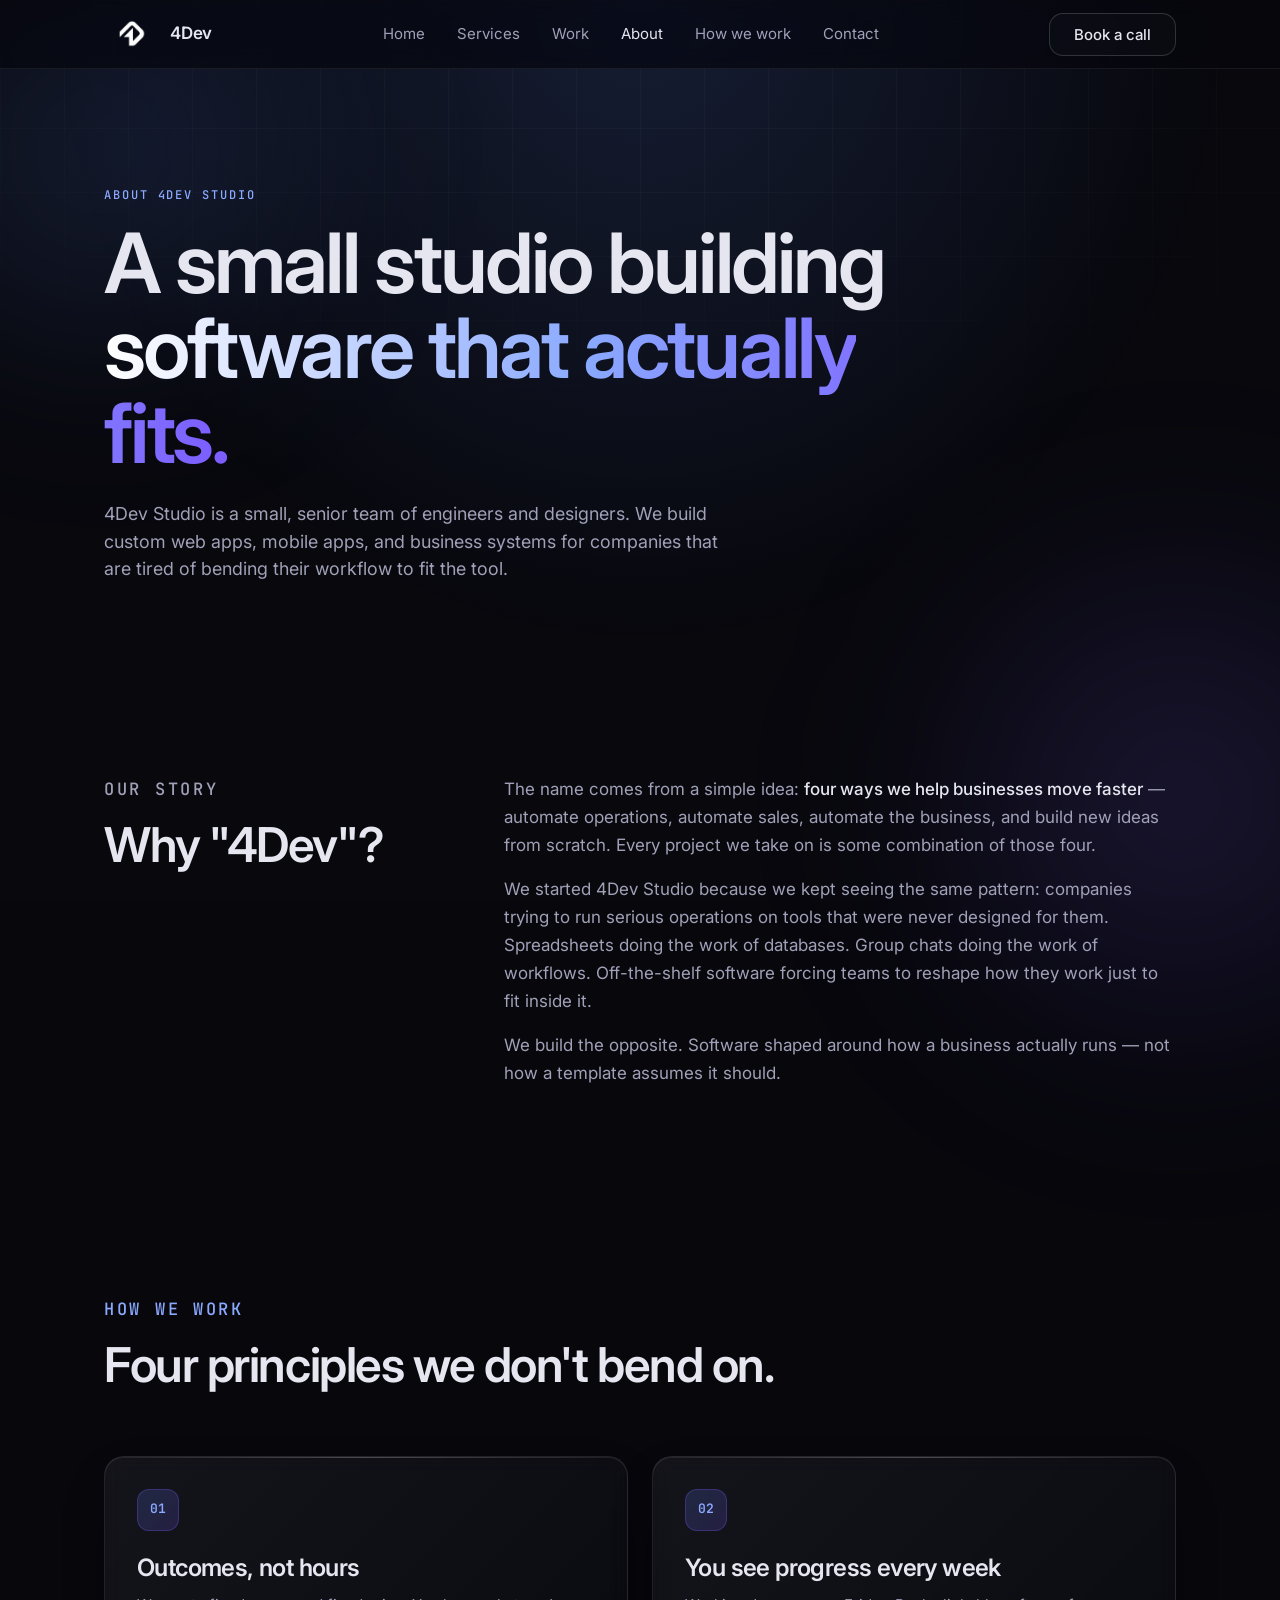
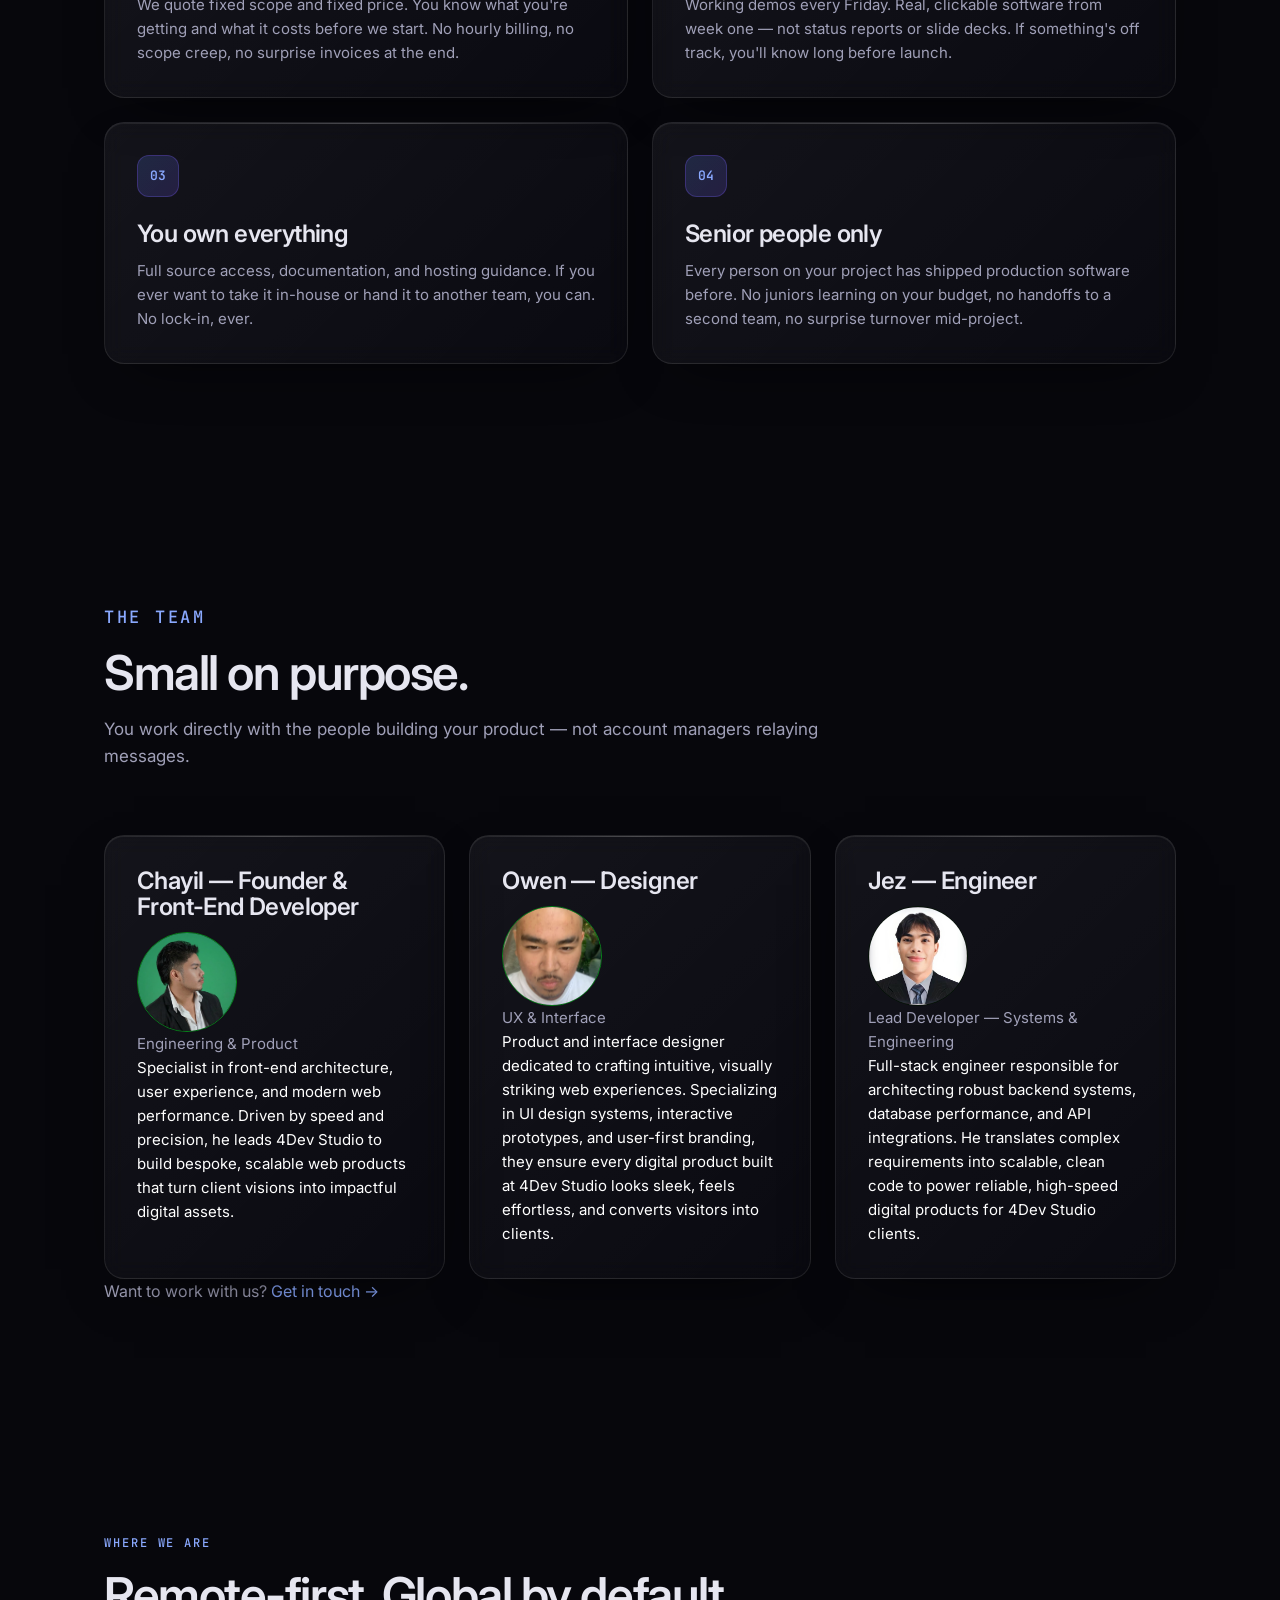
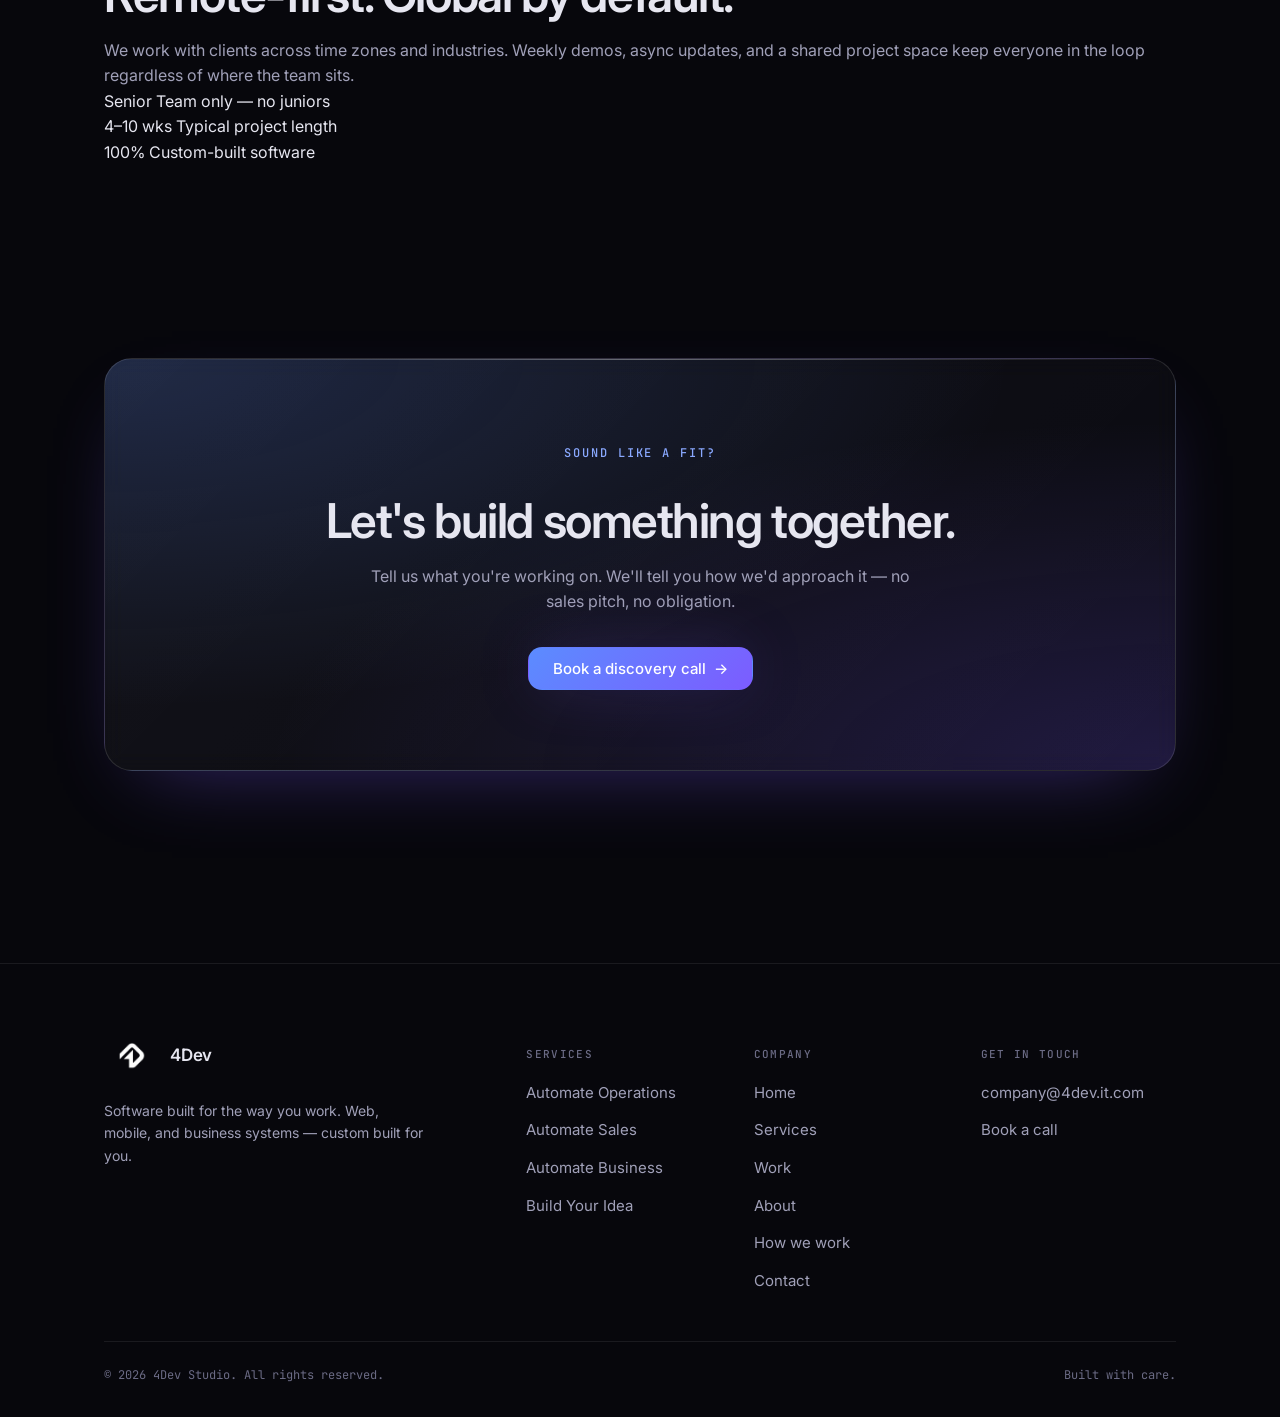
==== commit 74494479: "Add SEO metadata and site discovery files Co-authored-by: Copilot <223556219+Copilot@users.noreply.g" ====
--- a/about.html
+++ b/about.html
@@ -3,9 +3,30 @@
 <head>
   <meta charset="UTF-8" />
   <meta name="viewport" content="width=device-width, initial-scale=1.0" />
-  <title>About | 4Dev Studio</title>
-  <meta name="description" content="4Dev Studio is a small software studio building web apps, mobile apps, and business systems for companies that want software built around how they actually work." />
-
+
+  <!-- Primary Meta Tags -->
+  <title>About | A Small Software Studio — 4Dev Studio</title>
+  <meta name="description" content="4Dev Studio is a small senior team building custom software for companies that want systems built around how they actually work. Remote-first, global by default." />
+  <meta name="author" content="4Dev Studio" />
+
+  <!-- Canonical -->
+  <link rel="canonical" href="https://4dev.it.com/about.html" />
+
+  <!-- Open Graph -->
+  <meta property="og:type" content="website" />
+  <meta property="og:site_name" content="4Dev Studio" />
+  <meta property="og:title" content="About | 4Dev Studio" />
+  <meta property="og:description" content="A small studio building software that actually fits." />
+  <meta property="og:url" content="https://4dev.it.com/about.html" />
+  <meta property="og:image" content="https://4dev.it.com/assets/4Dev-Logo.png" />
+
+  <!-- Twitter -->
+  <meta name="twitter:card" content="summary" />
+  <meta name="twitter:title" content="About | 4Dev Studio" />
+  <meta name="twitter:description" content="A small studio building software that actually fits." />
+  <meta name="twitter:image" content="https://4dev.it.com/assets/4Dev-Logo.png" />
+
+  <!-- Fonts -->
   <link rel="preconnect" href="https://fonts.googleapis.com" />
   <link rel="preconnect" href="https://fonts.gstatic.com" crossorigin />
   <link
@@ -151,36 +172,33 @@
 
         <div class="grid grid-3">
           <div class="card team-card">
-            <div class="team-avatar" aria-hidden="true">F</div>
-            <h3>Founder</h3>
+            <h3>Chayil — Founder & Front-End Developer</h3>
             <img id="founder-photo" src="assets/kaikaiadw.png"
               width="100" height="100"
-              alt="Founder photo">   
+              alt="Founder photo">
             <p class="team-role">Engineering & Product</p>
-            <p><a id="founder">Greetings!</a>
-            <p id="founder-says">Specialist in front-end architecture, user experience, and modern web performance. Driven by speed and precision, he leads 4Dev Studio to build bespoke, scalable web products that turn client visions into impactful digital assets. <a id="founder-2026">~ Chayil</a></p></p>
+            <p><a id="founder"></a></p>
+            <p id="founder-says">Specialist in front-end architecture, user experience, and modern web performance. Driven by speed and precision, he leads 4Dev Studio to build bespoke, scalable web products that turn client visions into impactful digital assets.</p>
           </div>
 
           <div class="card team-card">
-            <div class="team-avatar" aria-hidden="true">D</div>
-            <h3>Designer</h3>
+            <h3>Owen — Designer</h3>
             <img id="cofounder-photo" src="assets/owen.jpg"
               width="100" height="100"
-              alt="CoFounder photo">  
+              alt="CoFounder photo">
             <p class="team-role">UX & Interface</p>
-            <p><a id="cofounder">Eyo!</a>
-            <p id="cofounder-says">Product and interface designer dedicated to crafting intuitive, visually striking web experiences. Specializing in UI design systems, interactive prototypes, and user-first branding, they ensure every digital product built at 4Dev Studio looks sleek, feels effortless, and converts visitors into clients.<a id="cofounder-2026">~ Owen</a></p></p>
+            <p><a id="cofounder"></a></p>
+            <p id="cofounder-says">Product and interface designer dedicated to crafting intuitive, visually striking web experiences. Specializing in UI design systems, interactive prototypes, and user-first branding, they ensure every digital product built at 4Dev Studio looks sleek, feels effortless, and converts visitors into clients.</p>
           </div>
 
           <div class="card team-card">
-            <div class="team-avatar" aria-hidden="true">E</div>
-            <h3>Engineer</h3>
+            <h3>Jez — Engineer</h3>
             <img id="techlead-photo" src="assets/jezcruz.jpg"
               width="100" height="100"
               alt="Techlead photo">
-            <p class="team-role">Full-Stack Development</p>
-            <p><a id="techlead">Hey there!</a>
-            <p id="techlead-says">wasup! I can work for your projects especially in your hearts so don't hesitate to <a id="techlead-2026">~ JezCruz</a></p></p>
+            <p class="team-role">Lead Developer — Systems & Engineering</p>
+            <p><a id="techlead"></a></p>
+            <p id="techlead-says">Full-stack engineer responsible for architecting robust backend systems, database performance, and API integrations. He translates complex requirements into scalable, clean code to power reliable, high-speed digital products for 4Dev Studio clients.</p>
           </div>
         </div>
 
--- a/css/styles.css
+++ b/css/styles.css
@@ -1765,9 +1765,6 @@
 }
 #techlead-says {
   color: #ffffff;
-  padding: 10px;
-  background-color: rgba(73, 66, 67, 0.542);
-  border-radius: 15px;
 }
 #techlead-2026 {
   color: rgba(1, 229, 250, 0.495);
@@ -1788,9 +1785,6 @@
 }
 #founder-says {
   color: #ffffff;
-  padding: 10px;
-  background-color: rgba(73, 66, 67, 0.542);
-  border-radius: 15px;
 }
 #founder-2026 {
   color: rgba(188, 186, 186, 0.475);
@@ -1810,9 +1804,6 @@
 }
 #cofounder-says {
   color: #ffffff;
-  padding: 10px;
-  background-color: rgba(73, 66, 67, 0.542);
-  border-radius: 15px;
 }
 #cofounder-2026 {
   color: rgba(188, 186, 186, 0.475);
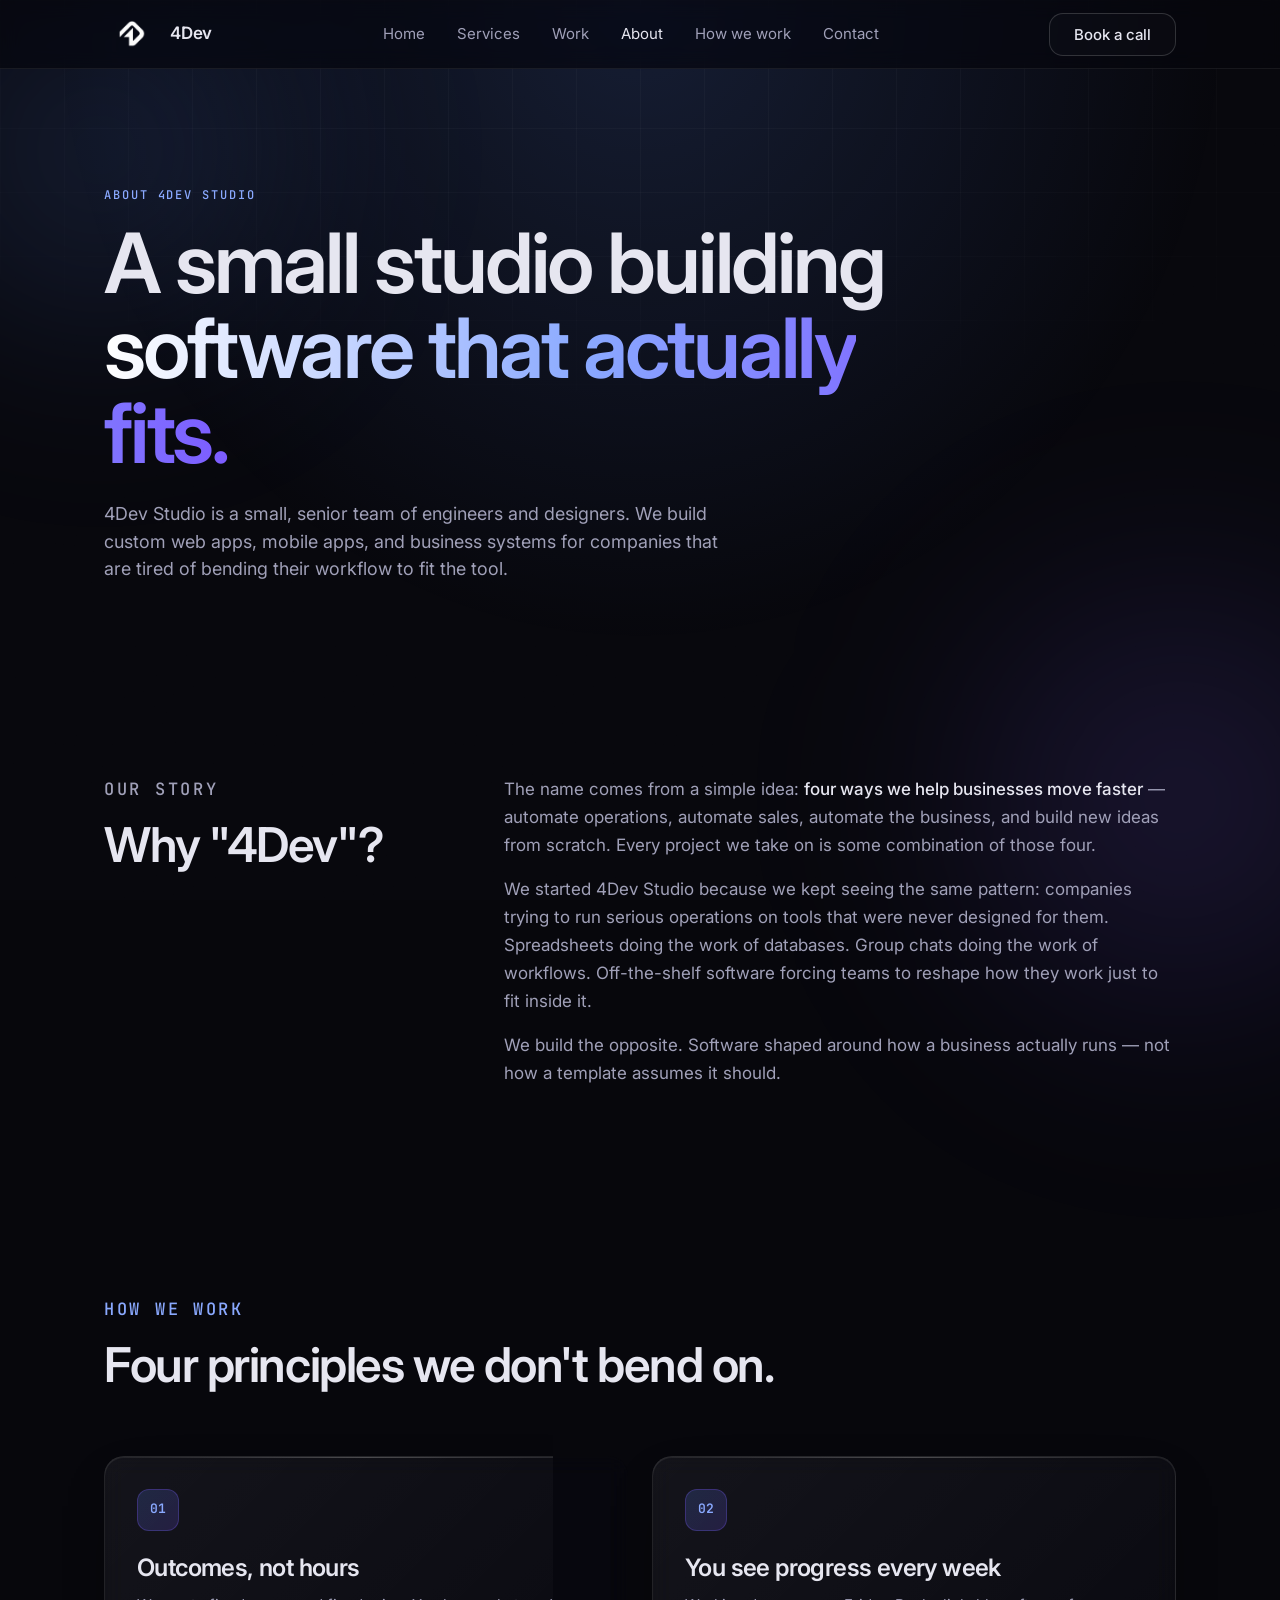
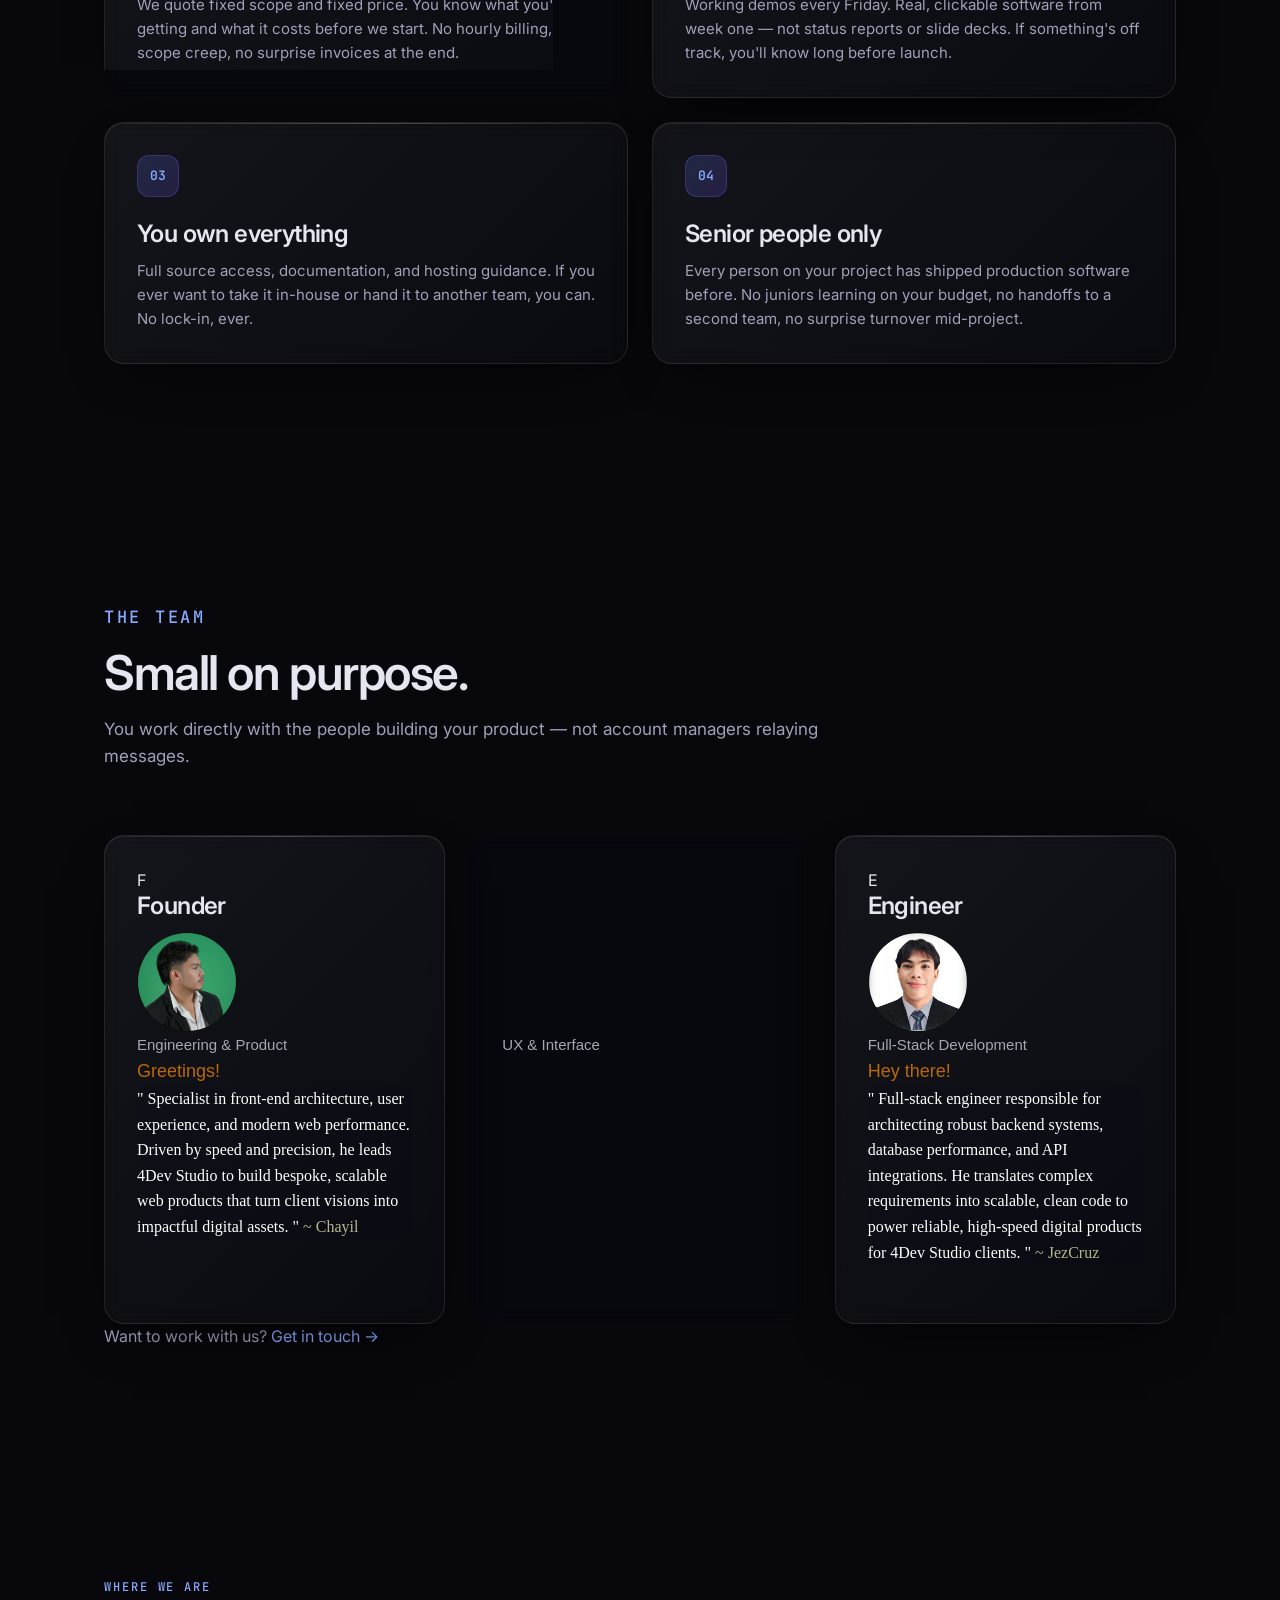
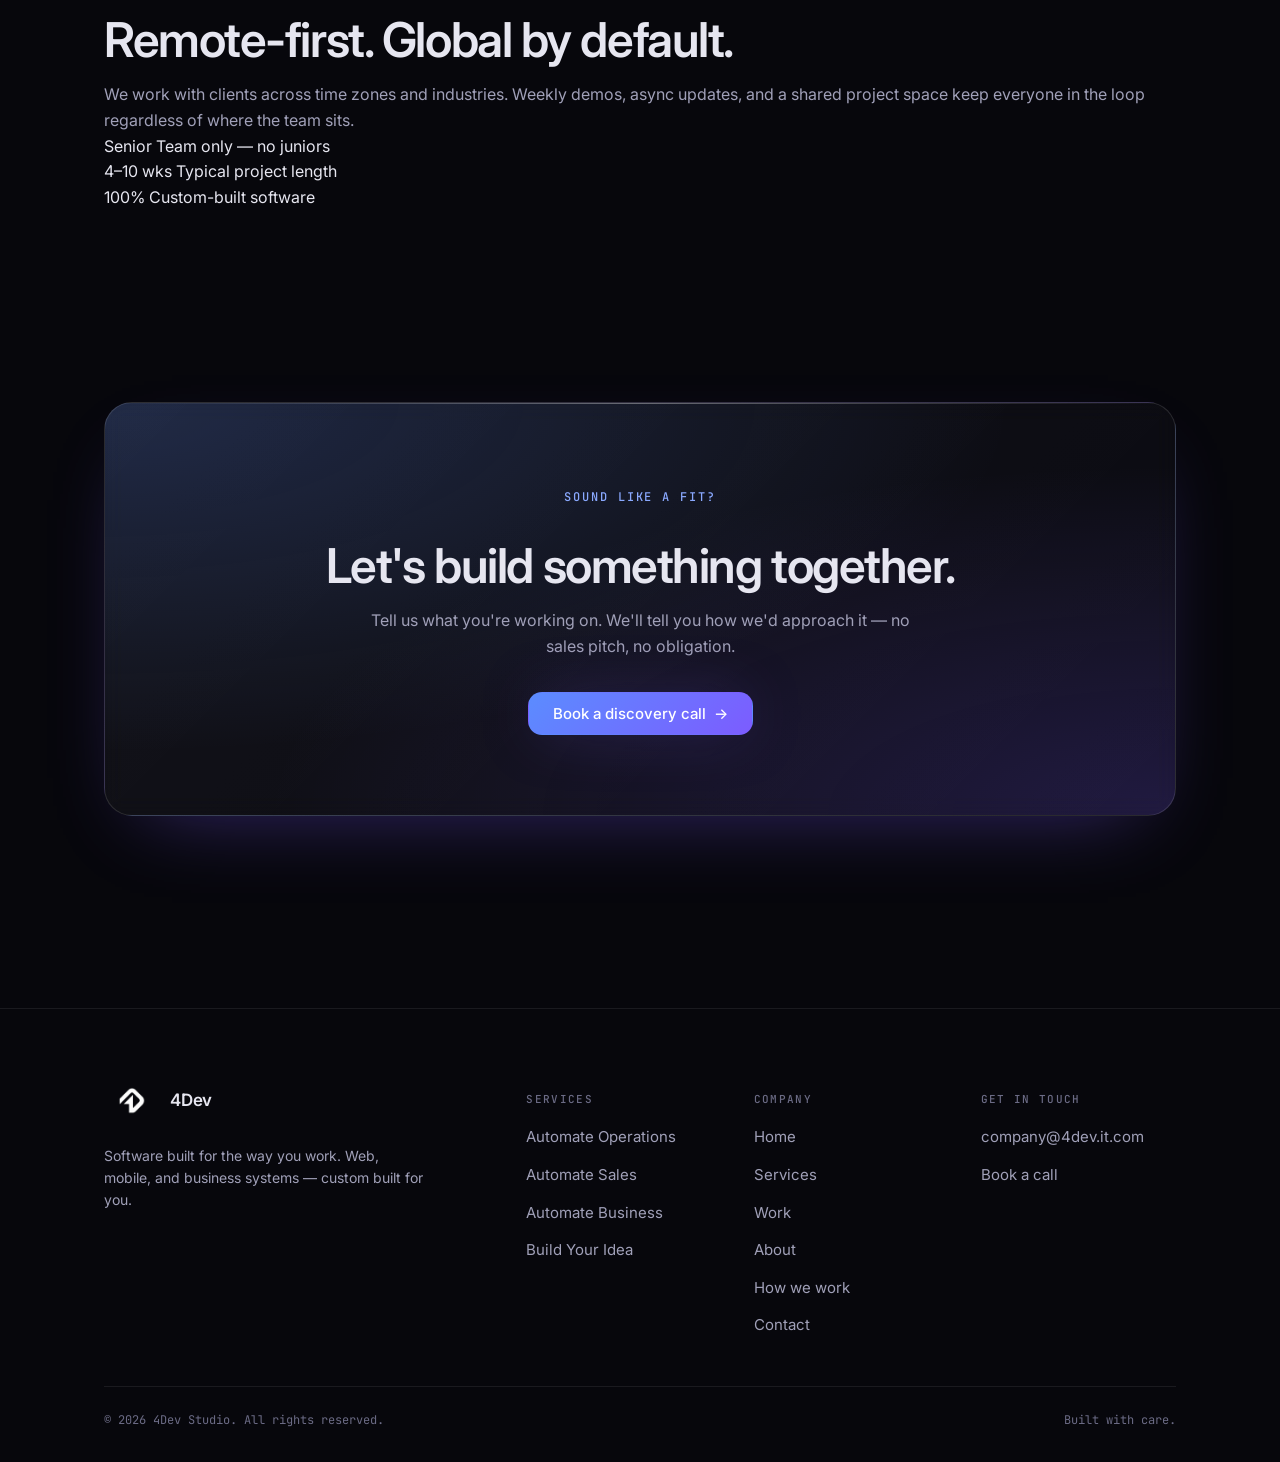
==== commit bb90093b: "~ Jez - changes that i make: update information and designs." ====
--- a/about.html
+++ b/about.html
@@ -3,30 +3,9 @@
 <head>
   <meta charset="UTF-8" />
   <meta name="viewport" content="width=device-width, initial-scale=1.0" />
-
-  <!-- Primary Meta Tags -->
-  <title>About | A Small Software Studio — 4Dev Studio</title>
-  <meta name="description" content="4Dev Studio is a small senior team building custom software for companies that want systems built around how they actually work. Remote-first, global by default." />
-  <meta name="author" content="4Dev Studio" />
-
-  <!-- Canonical -->
-  <link rel="canonical" href="https://4dev.it.com/about.html" />
-
-  <!-- Open Graph -->
-  <meta property="og:type" content="website" />
-  <meta property="og:site_name" content="4Dev Studio" />
-  <meta property="og:title" content="About | 4Dev Studio" />
-  <meta property="og:description" content="A small studio building software that actually fits." />
-  <meta property="og:url" content="https://4dev.it.com/about.html" />
-  <meta property="og:image" content="https://4dev.it.com/assets/4Dev-Logo.png" />
-
-  <!-- Twitter -->
-  <meta name="twitter:card" content="summary" />
-  <meta name="twitter:title" content="About | 4Dev Studio" />
-  <meta name="twitter:description" content="A small studio building software that actually fits." />
-  <meta name="twitter:image" content="https://4dev.it.com/assets/4Dev-Logo.png" />
-
-  <!-- Fonts -->
+  <title>About | 4Dev Studio</title>
+  <meta name="description" content="4Dev Studio is a small software studio building web apps, mobile apps, and business systems for companies that want software built around how they actually work." />
+
   <link rel="preconnect" href="https://fonts.googleapis.com" />
   <link rel="preconnect" href="https://fonts.gstatic.com" crossorigin />
   <link
@@ -172,33 +151,36 @@
 
         <div class="grid grid-3">
           <div class="card team-card">
-            <h3>Chayil — Founder & Front-End Developer</h3>
+            <div class="team-avatar" aria-hidden="true">F</div>
+            <h3>Founder</h3>
             <img id="founder-photo" src="assets/kaikaiadw.png"
               width="100" height="100"
               alt="Founder photo">
             <p class="team-role">Engineering & Product</p>
-            <p><a id="founder"></a></p>
-            <p id="founder-says">Specialist in front-end architecture, user experience, and modern web performance. Driven by speed and precision, he leads 4Dev Studio to build bespoke, scalable web products that turn client visions into impactful digital assets.</p>
+            <p><span id="founder">Greetings!</span></p>
+            <p id="founder-says" class="glass-magnify">" Specialist in front-end architecture, user experience, and modern web performance. Driven by speed and precision, he leads 4Dev Studio to build bespoke, scalable web products that turn client visions into impactful digital assets. "<a id="founder-2026"> ~ Chayil</a></p>
           </div>
 
           <div class="card team-card">
-            <h3>Owen — Designer</h3>
+            <div class="team-avatar" aria-hidden="true">D</div>
+            <h3>Designer</h3>
             <img id="cofounder-photo" src="assets/owen.jpg"
               width="100" height="100"
               alt="CoFounder photo">
             <p class="team-role">UX & Interface</p>
-            <p><a id="cofounder"></a></p>
-            <p id="cofounder-says">Product and interface designer dedicated to crafting intuitive, visually striking web experiences. Specializing in UI design systems, interactive prototypes, and user-first branding, they ensure every digital product built at 4Dev Studio looks sleek, feels effortless, and converts visitors into clients.</p>
+            <p><span id="cofounder">Eyo!</span></p>
+            <p id="cofounder-says" class="glass-magnify">" Product and interface designer dedicated to crafting intuitive, visually striking web experiences. Specializing in UI design systems, interactive prototypes, and user-first branding, they ensure every digital product built at 4Dev Studio looks sleek, feels effortless, and converts visitors into clients. "<a id="cofounder-2026"> ~ Owen</a></p>
           </div>
 
           <div class="card team-card">
-            <h3>Jez — Engineer</h3>
+            <div class="team-avatar" aria-hidden="true">E</div>
+            <h3>Engineer</h3>
             <img id="techlead-photo" src="assets/jezcruz.jpg"
               width="100" height="100"
               alt="Techlead photo">
-            <p class="team-role">Lead Developer — Systems & Engineering</p>
-            <p><a id="techlead"></a></p>
-            <p id="techlead-says">Full-stack engineer responsible for architecting robust backend systems, database performance, and API integrations. He translates complex requirements into scalable, clean code to power reliable, high-speed digital products for 4Dev Studio clients.</p>
+            <p class="team-role">Full-Stack Development</p>
+            <p><span id="techlead">Hey there!</span></p>
+            <p id="techlead-says" class="glass-magnify">" Full-stack engineer responsible for architecting robust backend systems, database performance, and API integrations. He translates complex requirements into scalable, clean code to power reliable, high-speed digital products for 4Dev Studio clients. "<a id="techlead-2026"> ~ JezCruz</a></p>
           </div>
         </div>
 
@@ -310,4 +292,4 @@
   <script src="js/services.js"></script>
   <script src="js/case-studies.js"></script>
 </body>
-</html>+</html>
--- a/css/styles.css
+++ b/css/styles.css
@@ -56,7 +56,8 @@
 }
 
 html {
-  scroll-behavior: auto;
+  scroll-behavior: smooth;
+  scroll-padding-top: 88px;
 }
 
 body,
@@ -554,28 +555,6 @@
   margin-inline: 0;
 }
 
-.hero .lead {
-  margin-bottom: var(--space-8);
-  max-width: 52ch;
-}
-
-.hero-actions {
-  display: flex;
-  flex-wrap: wrap;
-  gap: var(--space-4);
-  margin-bottom: var(--space-12);
-}
-
-/* Trust row — swap from 3-column grid to stacked inline */
-.hero-trust {
-  display: flex;
-  flex-wrap: wrap;
-  gap: var(--space-8);
-  padding-top: var(--space-8);
-  border-top: 1px solid var(--line);
-  max-width: 560px;
-}
-
 .hero-trust-item {
   display: flex;
   flex-direction: column;
@@ -1214,10 +1193,10 @@
 
 [data-reveal] {
   opacity: 0;
-  transform: translateY(40px);
+  transform: translateY(24px);
   transition:
-    opacity 1.1s cubic-bezier(0.16, 1, 0.3, 1),
-    transform 1.1s cubic-bezier(0.16, 1, 0.3, 1);
+    opacity 0.6s cubic-bezier(0.16, 1, 0.3, 1),
+    transform 0.6s cubic-bezier(0.16, 1, 0.3, 1);
 }
 
 [data-reveal].is-revealed {
@@ -1761,13 +1740,19 @@
     inset 0 0 12px rgba(255, 255, 255, 0.1);
 }
 #techlead {
-  color: #6641f8;
+  color: #ff8d02b7;
+  font-family: 'Trebuchet MS', 'Lucida Sans Unicode', 'Lucida Grande', 'Lucida Sans', Arial, sans-serif;
+  font-size: large;
 }
 #techlead-says {
   color: #ffffff;
+  font-family:Georgia, 'Times New Roman', Times, serif;
+  font-size: 16px;
+  background-color: #0404181b;
+  border-radius: 10px;
 }
 #techlead-2026 {
-  color: rgba(1, 229, 250, 0.495);
+  color: rgba(210, 212, 159, 0.857);
 }
 
 
@@ -1776,18 +1761,24 @@
   width: 100px;
   height: 100px;
   border-radius: 50%;
-  border: 1.5px solid rgb(6, 130, 25);
+  border: 1.5px solid rgb(5, 19, 7);
   box-shadow:
     inset 0 0 12px rgba(255, 255, 255, 0.1);
 }
 #founder {
-  color: #6641f8;
+  color: #ff8d02b7;
+  font-family: 'Trebuchet MS', 'Lucida Sans Unicode', 'Lucida Grande', 'Lucida Sans', Arial, sans-serif;
+  font-size: large;
 }
 #founder-says {
   color: #ffffff;
+  font-family:Georgia, 'Times New Roman', Times, serif;
+  font-size: 16px;
+  background-color: #0404181b;
+  border-radius: 10px;
 }
 #founder-2026 {
-  color: rgba(188, 186, 186, 0.475);
+  color: rgba(210, 212, 159, 0.857);
 }
 
 /* Owen */
@@ -1795,16 +1786,215 @@
   width: 100px;
   height: 100px;
   border-radius: 50%;
-  border: 1.5px solid rgb(6, 130, 25);
+  border: 1.5px solid rgb(5, 19, 7);
   box-shadow:
     inset 0 0 12px rgba(255, 255, 255, 0.1);
 }
 #cofounder {
-  color: #6641f8;
+  color: #ff8d02b7;
+  font-family:Arial, Helvetica, sans-serif;
+  font-size: large;
 }
 #cofounder-says {
   color: #ffffff;
+  font-family:Georgia, 'Times New Roman', Times, serif;
+  font-size: 16px;
+  background-color: #0404181b;
+  border-radius: 10px;
 }
 #cofounder-2026 {
-  color: rgba(188, 186, 186, 0.475);
-}+  color: rgba(210, 212, 159, 0.857);
+}
+
+/*team-role font*/
+
+/* Preserve name color inside magnifier */
+.magnifier-content .founder-name-clone {
+  color: rgba(210, 212, 159, 0.857);
+}
+
+.team-role {
+  color: #a5a7b3;
+  font-size: 16px;
+  font-family: 'Gill Sans', 'Gill Sans MT', Calibri, 'Trebuchet MS', sans-serif;
+
+  position: relative;
+  display: inline-block;
+  width: fit-content;
+  isolation: isolate;
+  cursor: default;
+
+  transition: color 0.4s ease;
+}
+
+.team-role::before {
+  content: "";
+  position: absolute;
+  inset: -2px -7px;
+  z-index: -1;
+  pointer-events: none;
+
+  background: linear-gradient(
+    115deg,
+    rgba(255,255,255,0.12) 0%,
+    #ffffffa1 45%,
+    rgba(255,255,255,0.3) 100%
+  );
+
+  border: 1px solid rgba(255,255,255,0.3);
+  border-radius: 5px;
+
+  backdrop-filter: blur(8px);
+  -webkit-backdrop-filter: blur(8px);
+
+  box-shadow:
+    0 0 15px rgba(255,255,255,0.08),
+    inset 0 1px 0 rgba(255,255,255,0.45);
+
+  opacity: 0;
+  transform: scaleX(0.85);
+  transition:
+    opacity 0.35s ease,
+    transform 0.5s cubic-bezier(0.16,1,0.3,1);
+}
+
+.team-role::after {
+  content: "";
+  position: absolute;
+  inset: -2px -7px;
+  pointer-events: none;
+  z-index: 1;
+
+  background: linear-gradient(
+    105deg,
+    transparent 30%,
+    rgba(255,255,255,0.65) 50%,
+    transparent 70%
+  );
+
+  background-size: 250% 100%;
+  background-position: 100% 0;
+  opacity: 0;
+}
+
+.team-role:hover {
+  color: #202536;
+}
+
+.team-role:hover::before {
+  opacity: 1;
+  transform: scaleX(1);
+}
+
+.team-role:hover::after {
+  opacity: 1;
+  animation: glassSweep 0.85s ease-out forwards;
+}
+
+@keyframes glassSweep {
+  from {
+    background-position: 100% 0;
+  }
+  to {
+    background-position: -100% 0;
+  }
+}
+
+@media (prefers-reduced-motion: reduce) {
+  .team-role,
+  .team-role::before {
+    transition: none;
+  }
+
+  .team-role:hover::after {
+    animation: none;
+  }
+}
+
+
+/* Optical Illusion hehez ~ Jez*/
+
+
+@media (hover: hover) and (pointer: fine) and (prefers-reduced-motion: no-preference) {
+  .glass-magnify, .glass-magnify * { cursor: none; }
+}
+
+#founder-says,
+#cofounder-says,
+#techlead-says {
+  color: #ffffff;
+  font-family: Georgia, 'Times New Roman', Times, serif;
+  font-size: 16px;
+  background-color: #0404181b;
+  border-radius: 10px;
+  position: relative;
+}
+
+
+.magnifier-lens {
+  position: fixed;
+  width: 150px;
+  height: 150px;
+  border-radius: 50%;
+  overflow: hidden;
+  pointer-events: none;
+  z-index: 9999;
+
+  /* No visible border */
+  border: none;
+  background: #101322;
+
+  /* Soft feathered edges */
+  -webkit-mask-image: radial-gradient(
+    circle,
+    black 0%,
+    black 52%,
+    rgba(0, 0, 0, 0.85) 68%,
+    rgba(0, 0, 0, 0.35) 85%,
+    transparent 100%
+  );
+
+  mask-image: radial-gradient(
+    circle,
+    black 0%,
+    black 52%,
+    rgba(0, 0, 0, 0.85) 68%,
+    rgba(0, 0, 0, 0.35) 85%,
+    transparent 100%
+  );
+
+  box-shadow: none;
+
+  opacity: 0;
+  visibility: hidden;
+  transform: translate(-50%, -50%);
+
+  transition: opacity 0.25s ease;
+}
+
+.magnifier-lens.active {
+  opacity: 1;
+  visibility: visible;
+}
+
+.magnifier-content {
+  position: absolute;
+  top: 0;
+  left: 0;
+  transform-origin: top left;
+  pointer-events: none;
+}
+
+.magnifier-lens::after {
+  content: "";
+  position: absolute;
+  inset: 0;
+  border-radius: 50%;
+  pointer-events: none;
+
+  background: radial-gradient(
+    ellipse at 25% 15%,
+    rgba(255,255,255,0.15),
+    transparent 55%
+  );
+}
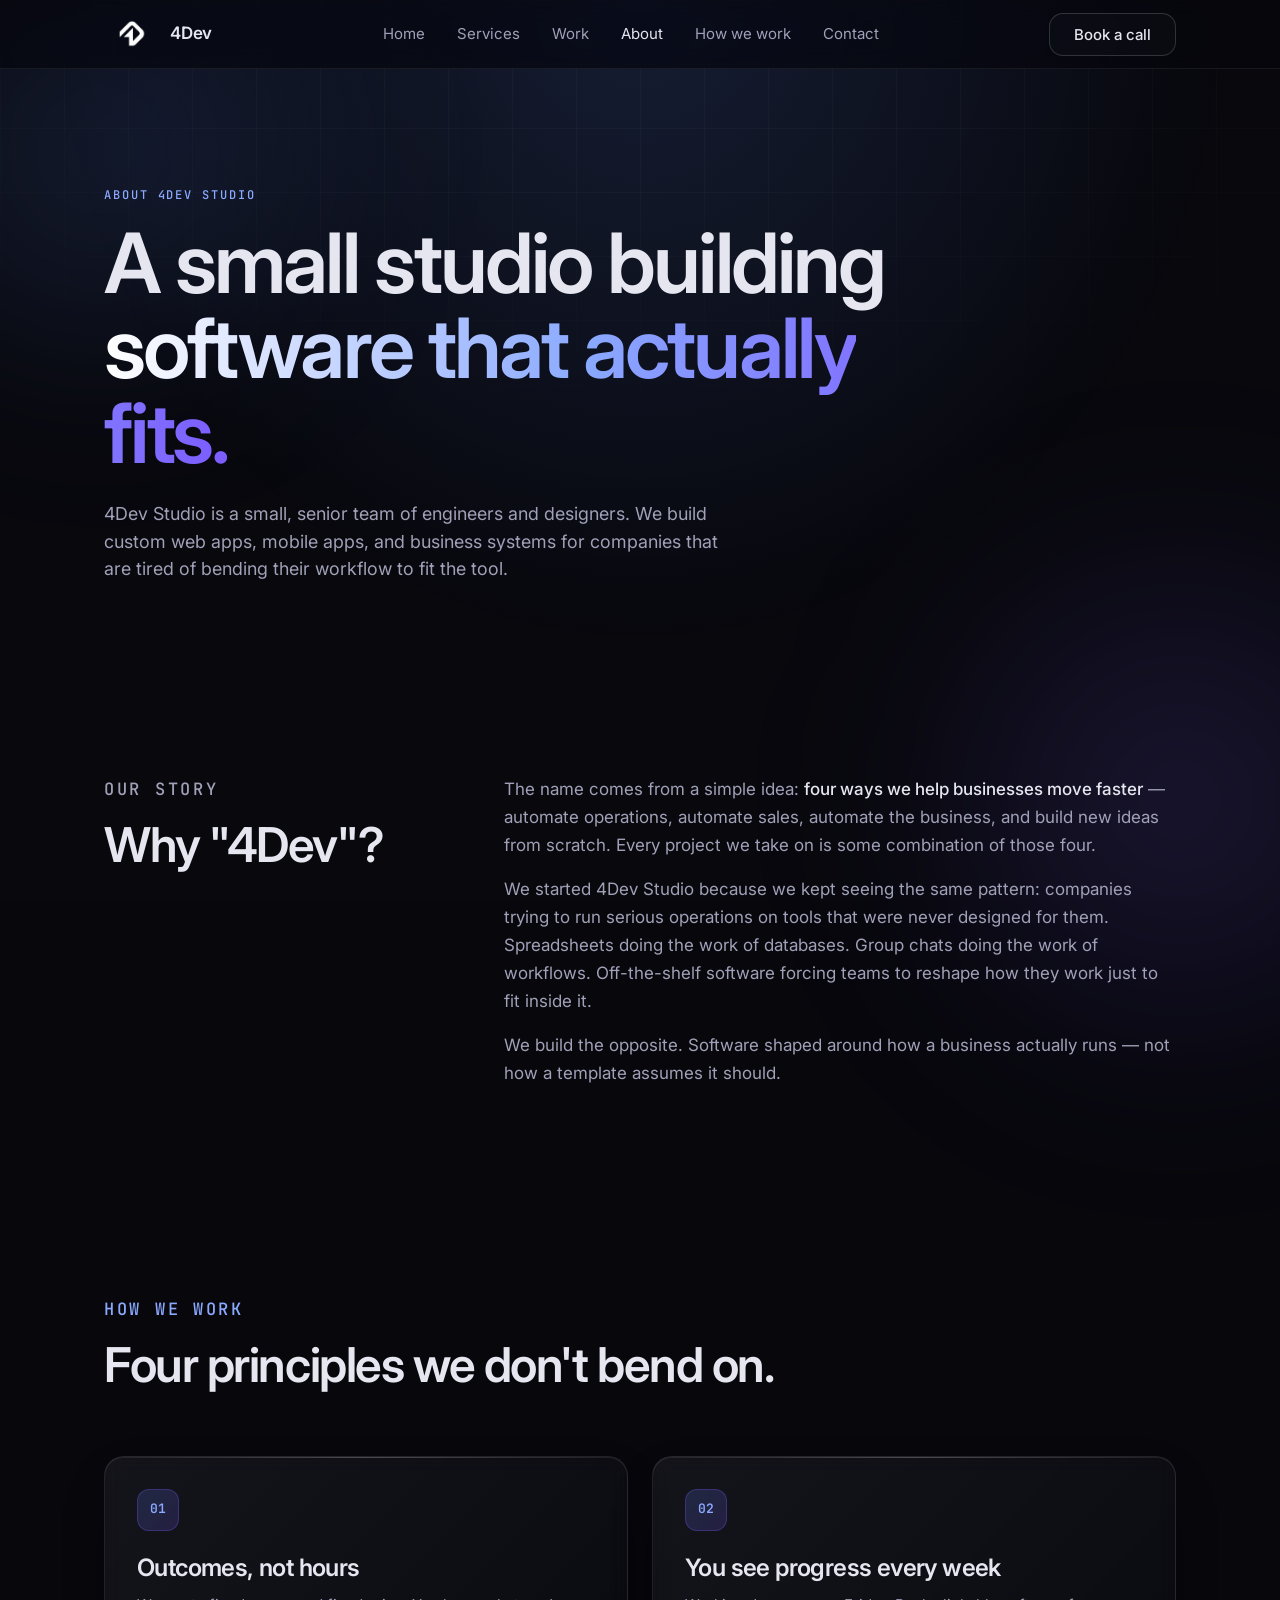
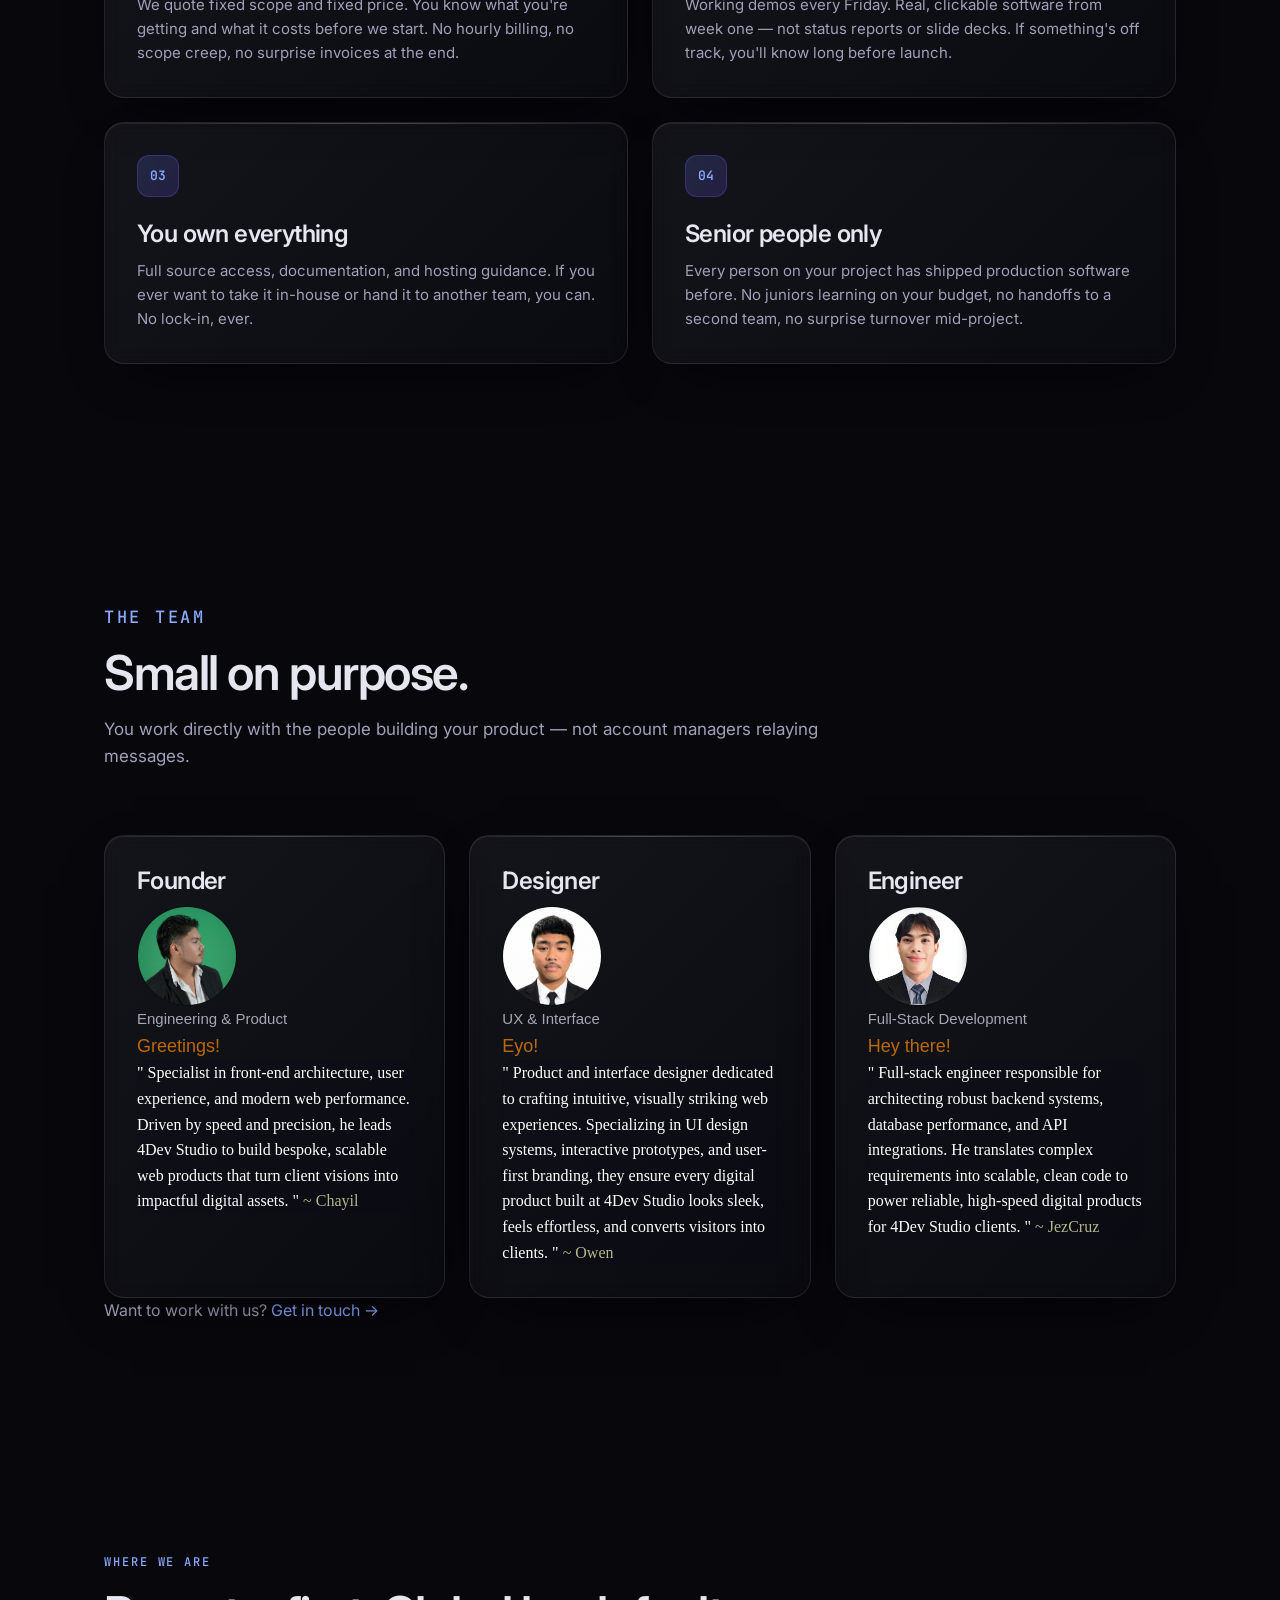
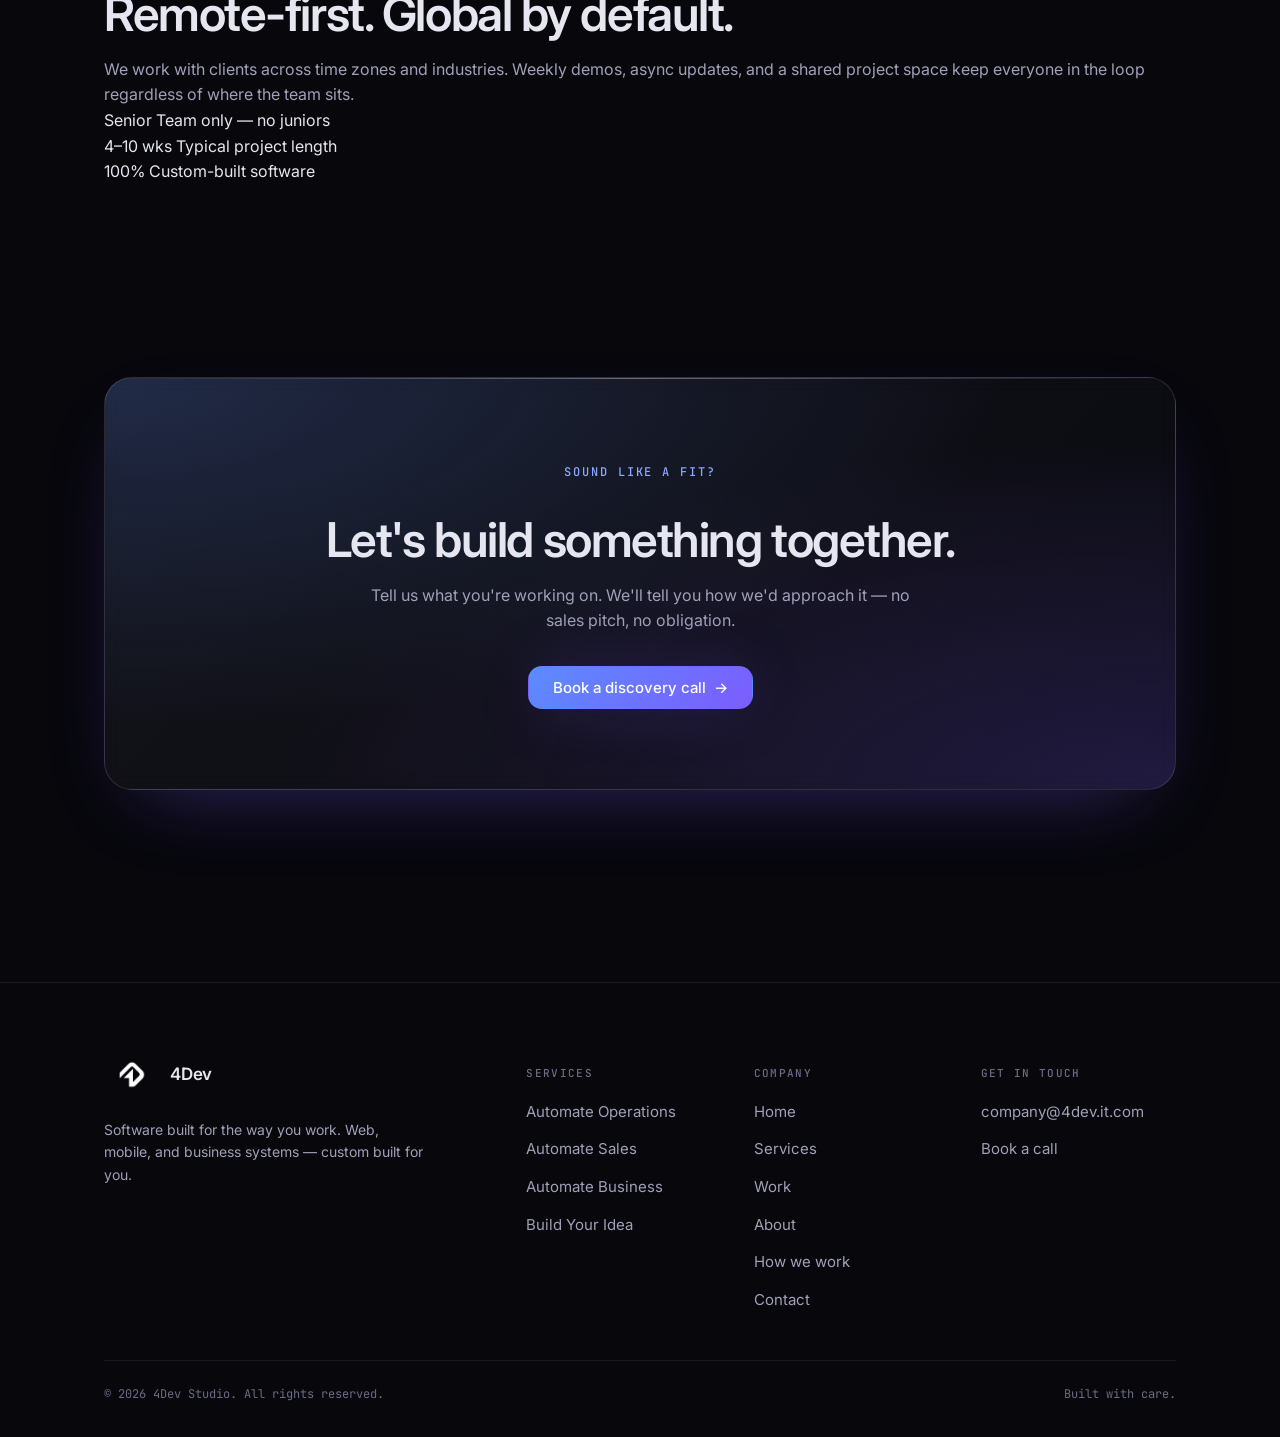
==== commit 83211d2a: "Update about.html" ====
--- a/about.html
+++ b/about.html
@@ -151,7 +151,6 @@
 
         <div class="grid grid-3">
           <div class="card team-card">
-            <div class="team-avatar" aria-hidden="true">F</div>
             <h3>Founder</h3>
             <img id="founder-photo" src="assets/kaikaiadw.png"
               width="100" height="100"
@@ -162,7 +161,6 @@
           </div>
 
           <div class="card team-card">
-            <div class="team-avatar" aria-hidden="true">D</div>
             <h3>Designer</h3>
             <img id="cofounder-photo" src="assets/owen.jpg"
               width="100" height="100"
@@ -173,7 +171,6 @@
           </div>
 
           <div class="card team-card">
-            <div class="team-avatar" aria-hidden="true">E</div>
             <h3>Engineer</h3>
             <img id="techlead-photo" src="assets/jezcruz.jpg"
               width="100" height="100"
